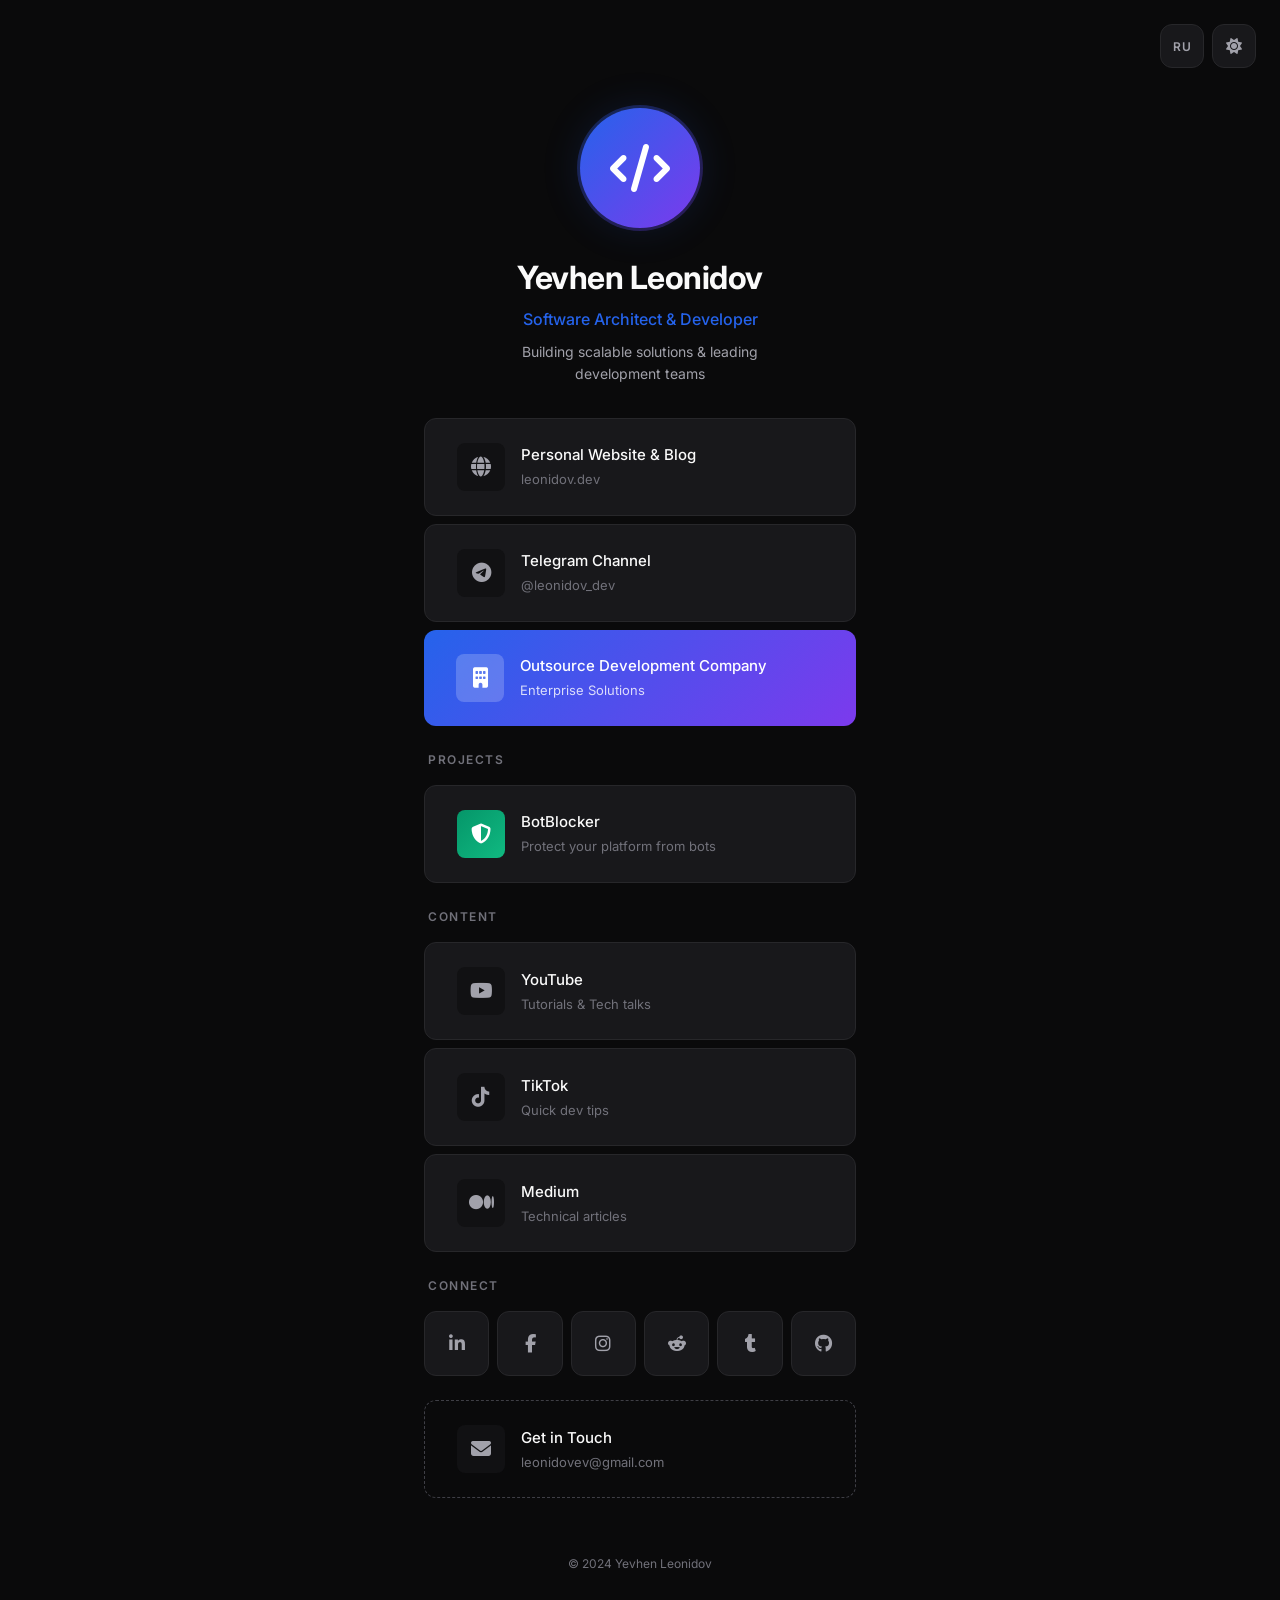
==== app/index.html @ e3dc5188 "INIT" ====
<!DOCTYPE html>
<html lang="en" data-theme="dark">
<head>
    <meta charset="UTF-8">
    <meta name="viewport" content="width=device-width, initial-scale=1.0">
    <title>Yevhen Leonidov | Software Architect</title>
    <meta name="description" content="Software Developer & Architect - Links to all my projects and social profiles">
    <link rel="stylesheet" href="https://cdnjs.cloudflare.com/ajax/libs/font-awesome/6.5.1/css/all.min.css">
    <link rel="preconnect" href="https://fonts.googleapis.com">
    <link rel="preconnect" href="https://fonts.gstatic.com" crossorigin>
    <link href="https://fonts.googleapis.com/css2?family=Inter:wght@300;400;500;600;700&display=swap" rel="stylesheet">
    <link rel="stylesheet" href="styles.css">
</head>
<body>
    <!-- Controls -->
    <div class="controls">
        <button class="control-btn" id="langToggle" aria-label="Switch language">
            <span class="lang-text">RU</span>
        </button>
        <button class="control-btn" id="themeToggle" aria-label="Toggle theme">
            <i class="fas fa-sun"></i>
        </button>
    </div>

    <main class="container">
        <!-- Profile Section -->
        <header class="profile">
            <div class="avatar">
                <div class="avatar-placeholder">
                    <i class="fas fa-code"></i>
                </div>
            </div>
            <h1 class="name" data-en="Yevhen Leonidov" data-ru="Евгений Леонидов">Yevhen Leonidov</h1>
            <p class="title" data-en="Software Architect & Developer" data-ru="Архитектор ПО и Разработчик">Software Architect & Developer</p>
            <p class="bio" data-en="Building scalable solutions & leading development teams" data-ru="Создаю масштабируемые решения и руковожу командами разработки">Building scalable solutions & leading development teams</p>
        </header>

        <!-- Main Links -->
        <section class="links-section">
            <a href="https://leonidov.dev" class="link-card" target="_blank" rel="noopener">
                <div class="link-icon"><i class="fas fa-globe"></i></div>
                <div class="link-content">
                    <span class="link-title" data-en="Personal Website & Blog" data-ru="Личный сайт и Блог">Personal Website & Blog</span>
                    <span class="link-subtitle">leonidov.dev</span>
                </div>
                <i class="fas fa-arrow-right link-arrow"></i>
            </a>

            <a href="https://t.me/leonidov_dev" class="link-card" target="_blank" rel="noopener">
                <div class="link-icon"><i class="fab fa-telegram"></i></div>
                <div class="link-content">
                    <span class="link-title" data-en="Telegram Channel" data-ru="Telegram Канал">Telegram Channel</span>
                    <span class="link-subtitle">@leonidov_dev</span>
                </div>
                <i class="fas fa-arrow-right link-arrow"></i>
            </a>

            <a href="https://your-company.dev" class="link-card featured" target="_blank" rel="noopener">
                <div class="link-icon"><i class="fas fa-building"></i></div>
                <div class="link-content">
                    <span class="link-title" data-en="Outsource Development Company" data-ru="Аутсорс Разработка">Outsource Development Company</span>
                    <span class="link-subtitle" data-en="Enterprise Solutions" data-ru="Корпоративные Решения">Enterprise Solutions</span>
                </div>
                <i class="fas fa-arrow-right link-arrow"></i>
            </a>
        </section>

        <!-- Projects Section -->
        <section class="links-section">
            <h2 class="section-title" data-en="Projects" data-ru="Проекты">Projects</h2>
            
            <a href="https://botblocker.dev" class="link-card project-card" target="_blank" rel="noopener">
                <div class="link-icon"><i class="fas fa-shield-halved"></i></div>
                <div class="link-content">
                    <span class="link-title">BotBlocker</span>
                    <span class="link-subtitle" data-en="Protect your platform from bots" data-ru="Защита платформы от ботов">Protect your platform from bots</span>
                </div>
                <i class="fas fa-arrow-right link-arrow"></i>
            </a>
        </section>

        <!-- Content Platforms -->
        <section class="links-section">
            <h2 class="section-title" data-en="Content" data-ru="Контент">Content</h2>
            
            <a href="https://youtube.com/@leonidov_dev" class="link-card" target="_blank" rel="noopener">
                <div class="link-icon youtube"><i class="fab fa-youtube"></i></div>
                <div class="link-content">
                    <span class="link-title">YouTube</span>
                    <span class="link-subtitle" data-en="Tutorials & Tech talks" data-ru="Туториалы и Доклады">Tutorials & Tech talks</span>
                </div>
                <i class="fas fa-arrow-right link-arrow"></i>
            </a>

            <a href="https://tiktok.com/@leonidov_dev" class="link-card" target="_blank" rel="noopener">
                <div class="link-icon tiktok"><i class="fab fa-tiktok"></i></div>
                <div class="link-content">
                    <span class="link-title">TikTok</span>
                    <span class="link-subtitle" data-en="Quick dev tips" data-ru="Быстрые советы">Quick dev tips</span>
                </div>
                <i class="fas fa-arrow-right link-arrow"></i>
            </a>

            <a href="https://medium.com/@leonidov_dev" class="link-card" target="_blank" rel="noopener">
                <div class="link-icon"><i class="fab fa-medium"></i></div>
                <div class="link-content">
                    <span class="link-title">Medium</span>
                    <span class="link-subtitle" data-en="Technical articles" data-ru="Технические статьи">Technical articles</span>
                </div>
                <i class="fas fa-arrow-right link-arrow"></i>
            </a>
        </section>

        <!-- Social Links -->
        <section class="links-section">
            <h2 class="section-title" data-en="Connect" data-ru="Связаться">Connect</h2>
            
            <div class="social-grid">
                <a href="https://linkedin.com/in/leonidov" class="social-btn" target="_blank" rel="noopener" aria-label="LinkedIn">
                    <i class="fab fa-linkedin-in"></i>
                </a>
                <a href="https://facebook.com/leonidov.dev" class="social-btn" target="_blank" rel="noopener" aria-label="Facebook">
                    <i class="fab fa-facebook-f"></i>
                </a>
                <a href="https://instagram.com/leonidov.dev" class="social-btn" target="_blank" rel="noopener" aria-label="Instagram">
                    <i class="fab fa-instagram"></i>
                </a>
                <a href="https://reddit.com/u/leonidov_dev" class="social-btn" target="_blank" rel="noopener" aria-label="Reddit">
                    <i class="fab fa-reddit-alien"></i>
                </a>
                <a href="https://tumblr.com/leonidov-dev" class="social-btn" target="_blank" rel="noopener" aria-label="Tumblr">
                    <i class="fab fa-tumblr"></i>
                </a>
                <a href="https://github.com/leonidov" class="social-btn" target="_blank" rel="noopener" aria-label="GitHub">
                    <i class="fab fa-github"></i>
                </a>
            </div>
        </section>

        <!-- Contact -->
        <section class="links-section">
            <a href="mailto:leonidovev@gmail.com" class="link-card email-card">
                <div class="link-icon"><i class="fas fa-envelope"></i></div>
                <div class="link-content">
                    <span class="link-title" data-en="Get in Touch" data-ru="Написать мне">Get in Touch</span>
                    <span class="link-subtitle">leonidovev@gmail.com</span>
                </div>
                <i class="fas fa-arrow-right link-arrow"></i>
            </a>
        </section>

        <!-- Footer -->
        <footer class="footer">
            <p>&copy; 2024 Yevhen Leonidov</p>
        </footer>
    </main>

    <script src="script.js"></script>
</body>
</html>
---- app/styles.css ----
/* ==========================================
   CSS Variables & Themes
   ========================================== */
:root {
    --font-family: 'Inter', -apple-system, BlinkMacSystemFont, 'Segoe UI', Roboto, sans-serif;
    
    /* Spacing */
    --spacing-xs: 0.25rem;
    --spacing-sm: 0.5rem;
    --spacing-md: 1rem;
    --spacing-lg: 1.5rem;
    --spacing-xl: 2rem;
    --spacing-2xl: 3rem;
    
    /* Border Radius */
    --radius-sm: 8px;
    --radius-md: 12px;
    --radius-lg: 16px;
    --radius-full: 50%;
    
    /* Transitions */
    --transition-fast: 0.15s ease;
    --transition-normal: 0.3s ease;
    --transition-slow: 0.5s ease;
}

/* Dark Theme (Default) */
[data-theme="dark"] {
    --bg-primary: #0a0a0b;
    --bg-secondary: #111113;
    --bg-card: #18181b;
    --bg-card-hover: #1f1f23;
    --bg-accent: #2563eb;
    --bg-accent-hover: #3b82f6;
    
    --text-primary: #fafafa;
    --text-secondary: #a1a1aa;
    --text-muted: #71717a;
    
    --border-color: #27272a;
    --border-accent: #3f3f46;
    
    --shadow-sm: 0 1px 2px rgba(0, 0, 0, 0.4);
    --shadow-md: 0 4px 12px rgba(0, 0, 0, 0.5);
    --shadow-lg: 0 8px 24px rgba(0, 0, 0, 0.6);
    --shadow-glow: 0 0 40px rgba(37, 99, 235, 0.15);
}

/* Light Theme */
[data-theme="light"] {
    --bg-primary: #fafafa;
    --bg-secondary: #f4f4f5;
    --bg-card: #ffffff;
    --bg-card-hover: #f4f4f5;
    --bg-accent: #2563eb;
    --bg-accent-hover: #1d4ed8;
    
    --text-primary: #18181b;
    --text-secondary: #52525b;
    --text-muted: #a1a1aa;
    
    --border-color: #e4e4e7;
    --border-accent: #d4d4d8;
    
    --shadow-sm: 0 1px 2px rgba(0, 0, 0, 0.05);
    --shadow-md: 0 4px 12px rgba(0, 0, 0, 0.08);
    --shadow-lg: 0 8px 24px rgba(0, 0, 0, 0.12);
    --shadow-glow: 0 0 40px rgba(37, 99, 235, 0.08);
}

/* ==========================================
   Reset & Base
   ========================================== */
*, *::before, *::after {
    margin: 0;
    padding: 0;
    box-sizing: border-box;
}

html {
    font-size: 16px;
    scroll-behavior: smooth;
}

body {
    font-family: var(--font-family);
    background-color: var(--bg-primary);
    color: var(--text-primary);
    line-height: 1.6;
    min-height: 100vh;
    transition: background-color var(--transition-normal), color var(--transition-normal);
}

a {
    text-decoration: none;
    color: inherit;
}

button {
    border: none;
    background: none;
    cursor: pointer;
    font-family: inherit;
}

/* ==========================================
   Controls (Theme & Language Toggle)
   ========================================== */
.controls {
    position: fixed;
    top: var(--spacing-lg);
    right: var(--spacing-lg);
    display: flex;
    gap: var(--spacing-sm);
    z-index: 100;
}

.control-btn {
    width: 44px;
    height: 44px;
    display: flex;
    align-items: center;
    justify-content: center;
    background: var(--bg-card);
    border: 1px solid var(--border-color);
    border-radius: var(--radius-md);
    color: var(--text-secondary);
    font-size: 0.875rem;
    font-weight: 500;
    transition: all var(--transition-fast);
    backdrop-filter: blur(8px);
}

.control-btn:hover {
    background: var(--bg-card-hover);
    color: var(--text-primary);
    transform: translateY(-2px);
    box-shadow: var(--shadow-md);
}

.control-btn i {
    font-size: 1rem;
}

.lang-text {
    font-size: 0.75rem;
    font-weight: 600;
    letter-spacing: 0.5px;
}

/* ==========================================
   Container
   ========================================== */
.container {
    width: 100%;
    max-width: 480px;
    margin: 0 auto;
    padding: var(--spacing-xl) var(--spacing-md);
    padding-top: calc(var(--spacing-2xl) + 44px);
}

/* ==========================================
   Profile Section
   ========================================== */
.profile {
    text-align: center;
    margin-bottom: var(--spacing-xl);
}

.avatar {
    margin-bottom: var(--spacing-lg);
}

.avatar-placeholder {
    width: 100px;
    height: 100px;
    margin: 0 auto;
    display: flex;
    align-items: center;
    justify-content: center;
    background: linear-gradient(135deg, var(--bg-accent), #7c3aed);
    border-radius: var(--radius-full);
    box-shadow: var(--shadow-glow);
    position: relative;
}

.avatar-placeholder::before {
    content: '';
    position: absolute;
    inset: -3px;
    border-radius: var(--radius-full);
    background: linear-gradient(135deg, var(--bg-accent), #7c3aed);
    opacity: 0.3;
    z-index: -1;
    animation: pulse 3s ease-in-out infinite;
}

@keyframes pulse {
    0%, 100% { transform: scale(1); opacity: 0.3; }
    50% { transform: scale(1.05); opacity: 0.5; }
}

.avatar-placeholder i {
    font-size: 2.5rem;
    color: #fff;
}

.name {
    font-size: 1.75rem;
    font-weight: 700;
    color: var(--text-primary);
    margin-bottom: var(--spacing-xs);
    letter-spacing: -0.5px;
}

.title {
    font-size: 1rem;
    font-weight: 500;
    color: var(--bg-accent);
    margin-bottom: var(--spacing-sm);
}

.bio {
    font-size: 0.875rem;
    color: var(--text-secondary);
    max-width: 300px;
    margin: 0 auto;
}

/* ==========================================
   Links Section
   ========================================== */
.links-section {
    margin-bottom: var(--spacing-lg);
}

.section-title {
    font-size: 0.75rem;
    font-weight: 600;
    color: var(--text-muted);
    text-transform: uppercase;
    letter-spacing: 1.5px;
    margin-bottom: var(--spacing-md);
    padding-left: var(--spacing-xs);
}

/* ==========================================
   Link Cards
   ========================================== */
.link-card {
    display: flex;
    align-items: center;
    gap: var(--spacing-md);
    padding: var(--spacing-md) var(--spacing-lg);
    background: var(--bg-card);
    border: 1px solid var(--border-color);
    border-radius: var(--radius-md);
    margin-bottom: var(--spacing-sm);
    transition: all var(--transition-fast);
    position: relative;
    overflow: hidden;
}

.link-card::before {
    content: '';
    position: absolute;
    left: 0;
    top: 0;
    bottom: 0;
    width: 3px;
    background: var(--bg-accent);
    transform: scaleY(0);
    transition: transform var(--transition-fast);
}

.link-card:hover {
    background: var(--bg-card-hover);
    transform: translateX(4px);
    box-shadow: var(--shadow-md);
}

.link-card:hover::before {
    transform: scaleY(1);
}

.link-card:active {
    transform: translateX(2px);
}

.link-icon {
    width: 42px;
    height: 42px;
    display: flex;
    align-items: center;
    justify-content: center;
    background: var(--bg-secondary);
    border-radius: var(--radius-sm);
    color: var(--text-secondary);
    font-size: 1.125rem;
    flex-shrink: 0;
    transition: all var(--transition-fast);
}

.link-card:hover .link-icon {
    background: var(--bg-accent);
    color: #fff;
}

.link-content {
    flex: 1;
    min-width: 0;
}

.link-title {
    display: block;
    font-size: 0.9375rem;
    font-weight: 500;
    color: var(--text-primary);
    margin-bottom: 2px;
}

.link-subtitle {
    display: block;
    font-size: 0.8125rem;
    color: var(--text-muted);
}

.link-arrow {
    color: var(--text-muted);
    font-size: 0.875rem;
    transition: all var(--transition-fast);
    opacity: 0;
    transform: translateX(-8px);
}

.link-card:hover .link-arrow {
    opacity: 1;
    transform: translateX(0);
    color: var(--bg-accent);
}

/* Featured Card */
.link-card.featured {
    background: linear-gradient(135deg, var(--bg-accent), #7c3aed);
    border: none;
}

.link-card.featured .link-icon {
    background: rgba(255, 255, 255, 0.2);
    color: #fff;
}

.link-card.featured .link-title,
.link-card.featured .link-subtitle {
    color: #fff;
}

.link-card.featured .link-subtitle {
    opacity: 0.8;
}

.link-card.featured:hover {
    transform: translateX(4px) scale(1.01);
    box-shadow: 0 8px 32px rgba(37, 99, 235, 0.3);
}

.link-card.featured::before {
    display: none;
}

.link-card.featured .link-arrow {
    color: #fff;
}

/* Project Card */
.link-card.project-card .link-icon {
    background: linear-gradient(135deg, #059669, #10b981);
    color: #fff;
}

.link-card.project-card:hover .link-icon {
    background: linear-gradient(135deg, #047857, #059669);
}

/* Platform Icons Colors on Hover */
.link-icon.youtube { color: var(--text-secondary); }
.link-card:hover .link-icon.youtube { background: #ff0000; color: #fff; }

.link-icon.tiktok { color: var(--text-secondary); }
.link-card:hover .link-icon.tiktok { background: #000; color: #fff; }

/* Email Card */
.email-card {
    border: 1px dashed var(--border-accent);
    background: transparent;
}

.email-card:hover {
    background: var(--bg-card);
    border-style: solid;
}

/* ==========================================
   Social Grid
   ========================================== */
.social-grid {
    display: grid;
    grid-template-columns: repeat(6, 1fr);
    gap: var(--spacing-sm);
}

.social-btn {
    aspect-ratio: 1;
    display: flex;
    align-items: center;
    justify-content: center;
    background: var(--bg-card);
    border: 1px solid var(--border-color);
    border-radius: var(--radius-md);
    color: var(--text-secondary);
    font-size: 1.125rem;
    transition: all var(--transition-fast);
}

.social-btn:hover {
    transform: translateY(-3px);
    box-shadow: var(--shadow-md);
}

/* Social Button Colors */
.social-btn:nth-child(1):hover { background: #0077b5; color: #fff; border-color: #0077b5; } /* LinkedIn */
.social-btn:nth-child(2):hover { background: #1877f2; color: #fff; border-color: #1877f2; } /* Facebook */
.social-btn:nth-child(3):hover { background: linear-gradient(45deg, #f09433, #e6683c, #dc2743, #cc2366, #bc1888); color: #fff; border-color: #dc2743; } /* Instagram */
.social-btn:nth-child(4):hover { background: #ff4500; color: #fff; border-color: #ff4500; } /* Reddit */
.social-btn:nth-child(5):hover { background: #35465c; color: #fff; border-color: #35465c; } /* Tumblr */
.social-btn:nth-child(6):hover { background: #333; color: #fff; border-color: #333; } /* GitHub */

/* ==========================================
   Footer
   ========================================== */
.footer {
    text-align: center;
    padding: var(--spacing-xl) 0;
    margin-top: var(--spacing-lg);
}

.footer p {
    font-size: 0.75rem;
    color: var(--text-muted);
}

/* ==========================================
   Animations
   ========================================== */
@keyframes fadeInUp {
    from {
        opacity: 0;
        transform: translateY(20px);
    }
    to {
        opacity: 1;
        transform: translateY(0);
    }
}

.profile {
    animation: fadeInUp 0.6s ease forwards;
}

.links-section:nth-child(2) { animation: fadeInUp 0.6s ease 0.1s forwards; opacity: 0; }
.links-section:nth-child(3) { animation: fadeInUp 0.6s ease 0.2s forwards; opacity: 0; }
.links-section:nth-child(4) { animation: fadeInUp 0.6s ease 0.3s forwards; opacity: 0; }
.links-section:nth-child(5) { animation: fadeInUp 0.6s ease 0.4s forwards; opacity: 0; }
.links-section:nth-child(6) { animation: fadeInUp 0.6s ease 0.5s forwards; opacity: 0; }

/* ==========================================
   Responsive Adjustments
   ========================================== */
@media (max-width: 380px) {
    .social-grid {
        grid-template-columns: repeat(3, 1fr);
    }
    
    .name {
        font-size: 1.5rem;
    }
}

@media (min-width: 481px) {
    .container {
        padding: var(--spacing-2xl) var(--spacing-lg);
        padding-top: calc(var(--spacing-2xl) + 60px);
    }
    
    .link-card {
        padding: var(--spacing-lg) var(--spacing-xl);
    }
    
    .link-icon {
        width: 48px;
        height: 48px;
        font-size: 1.25rem;
    }
    
    .avatar-placeholder {
        width: 120px;
        height: 120px;
    }
    
    .avatar-placeholder i {
        font-size: 3rem;
    }
    
    .name {
        font-size: 2rem;
    }
}

/* ==========================================
   Reduced Motion
   ========================================== */
@media (prefers-reduced-motion: reduce) {
    *, *::before, *::after {
        animation-duration: 0.01ms !important;
        animation-iteration-count: 1 !important;
        transition-duration: 0.01ms !important;
    }
}

/* ==========================================
   Selection
   ========================================== */
::selection {
    background: var(--bg-accent);
    color: #fff;
}

/* ==========================================
   Scrollbar (Webkit)
   ========================================== */
::-webkit-scrollbar {
    width: 8px;
}

::-webkit-scrollbar-track {
    background: var(--bg-primary);
}

::-webkit-scrollbar-thumb {
    background: var(--border-accent);
    border-radius: 4px;
}

::-webkit-scrollbar-thumb:hover {
    background: var(--text-muted);
}
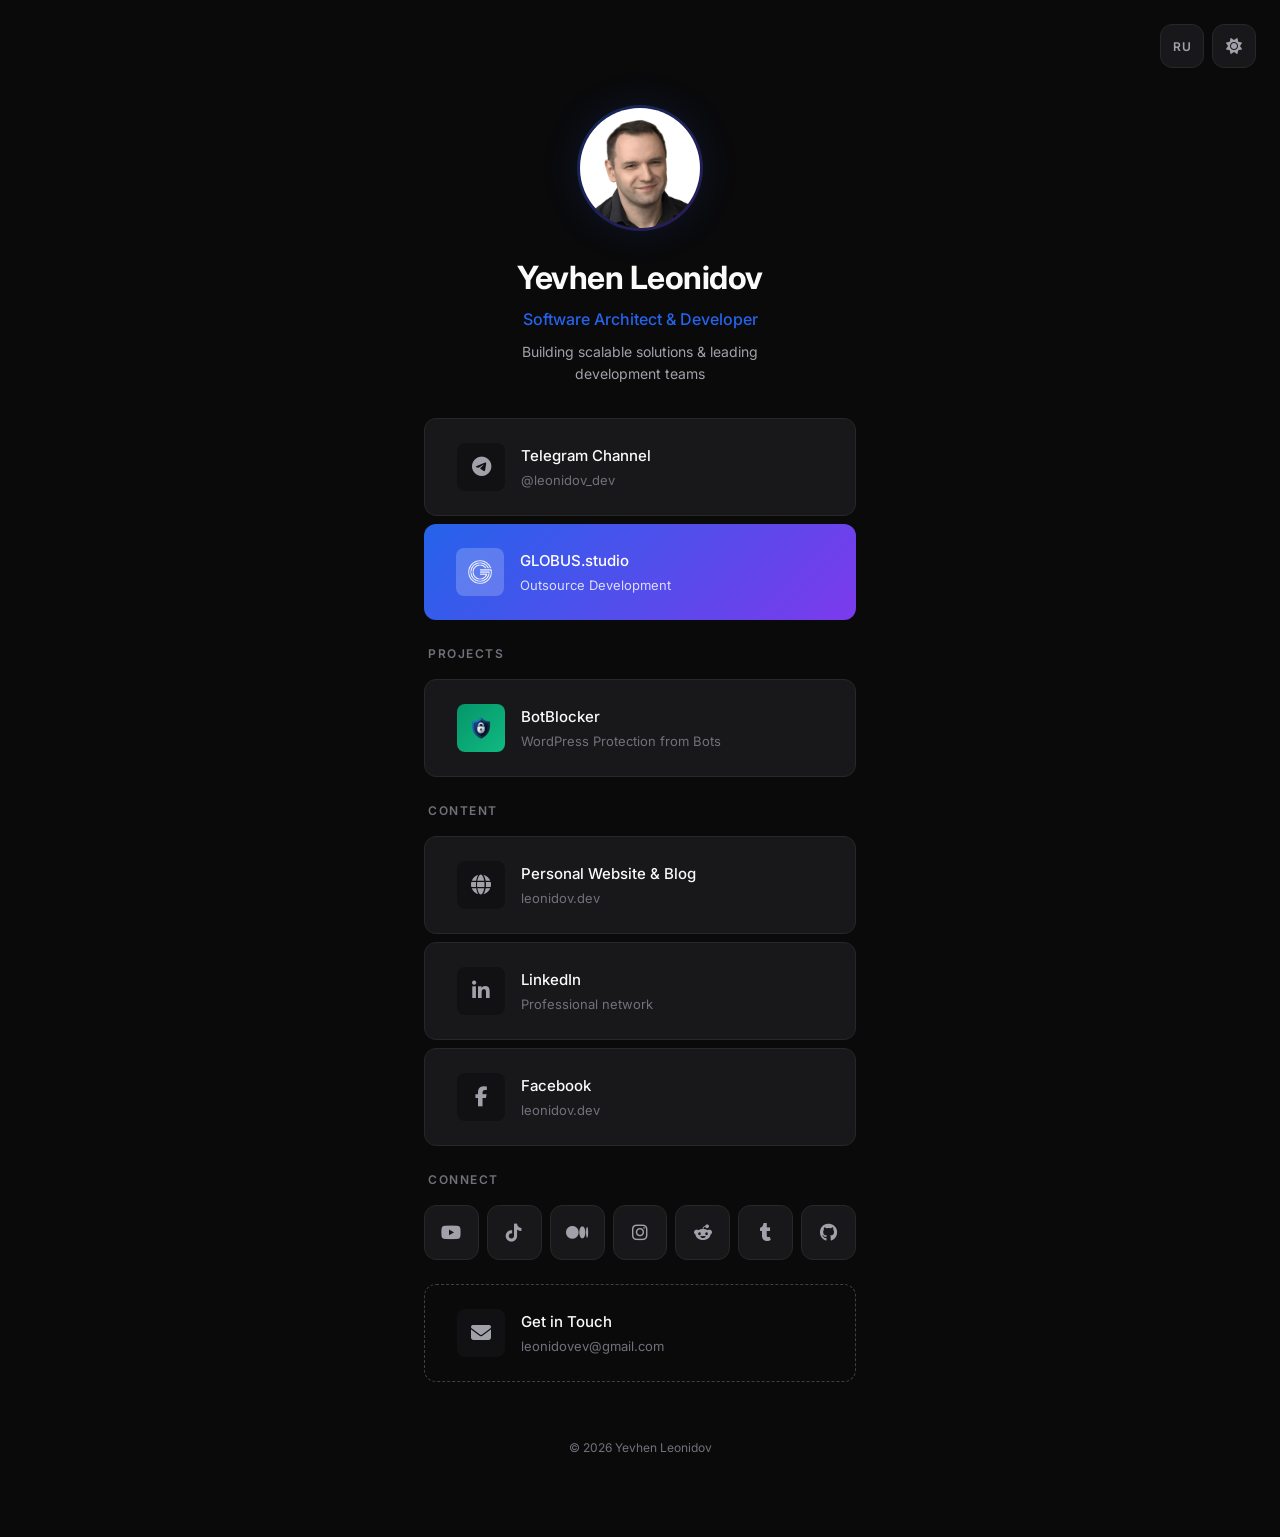
==== commit 2d460e2a: "INIT" ====
--- a/app/index.html
+++ b/app/index.html
@@ -5,7 +5,32 @@
     <meta name="viewport" content="width=device-width, initial-scale=1.0">
     <title>Yevhen Leonidov | Software Architect</title>
     <meta name="description" content="Software Developer & Architect - Links to all my projects and social profiles">
-    <link rel="stylesheet" href="https://cdnjs.cloudflare.com/ajax/libs/font-awesome/6.5.1/css/all.min.css">
+
+    <!-- Open Graph -->
+    <meta property="og:title" content="Yevhen Leonidov | Software Architect">
+    <meta property="og:description" content="Software Developer & Architect - Links to all my projects and social profiles">
+    <meta property="og:image" content="https://leonidov.dev/assets/OG.jpg">
+    <meta property="og:url" content="https://leonidov.dev">
+    <meta property="og:type" content="website">
+    <meta property="og:locale" content="en_US">
+    <meta property="og:locale:alternate" content="ru_RU">
+
+    <!-- Twitter Card -->
+    <meta name="twitter:card" content="summary_large_image">
+    <meta name="twitter:title" content="Yevhen Leonidov | Software Architect">
+    <meta name="twitter:description" content="Software Developer & Architect - Links to all my projects and social profiles">
+    <meta name="twitter:image" content="https://leonidov.dev/assets/OG.jpg">
+
+    <!-- Theme Color -->
+    <meta name="theme-color" content="#0a0a0b" media="(prefers-color-scheme: dark)">
+    <meta name="theme-color" content="#fafafa" media="(prefers-color-scheme: light)">
+    <meta name="color-scheme" content="dark light">
+
+    <!-- Favicon -->
+    <link rel="icon" type="image/jpeg" href="assets/photo.jpg">
+    <link rel="apple-touch-icon" href="assets/photo.jpg">
+
+    <link rel="stylesheet" href="https://cdnjs.cloudflare.com/ajax/libs/font-awesome/6.5.1/css/all.min.css" integrity="sha512-DTOQO9RWCH3ppGqcWaEA1BIZOC6xxalwEsw9c2QQeAIftl+Vegovlnee1c9QX4TctnWMn13TZye+giMm8e2LwA==" crossorigin="anonymous" referrerpolicy="no-referrer">
     <link rel="preconnect" href="https://fonts.googleapis.com">
     <link rel="preconnect" href="https://fonts.gstatic.com" crossorigin>
     <link href="https://fonts.googleapis.com/css2?family=Inter:wght@300;400;500;600;700&display=swap" rel="stylesheet">
@@ -14,10 +39,10 @@
 <body>
     <!-- Controls -->
     <div class="controls">
-        <button class="control-btn" id="langToggle" aria-label="Switch language">
+        <button class="control-btn" id="langToggle" aria-label="Switch language" data-aria-en="Switch language" data-aria-ru="Сменить язык">
             <span class="lang-text">RU</span>
         </button>
-        <button class="control-btn" id="themeToggle" aria-label="Toggle theme">
+        <button class="control-btn" id="themeToggle" aria-label="Toggle theme" data-aria-en="Toggle theme" data-aria-ru="Сменить тему">
             <i class="fas fa-sun"></i>
         </button>
     </div>
@@ -26,9 +51,7 @@
         <!-- Profile Section -->
         <header class="profile">
             <div class="avatar">
-                <div class="avatar-placeholder">
-                    <i class="fas fa-code"></i>
-                </div>
+                <img src="assets/photo.jpg" alt="Yevhen Leonidov" class="avatar-img" width="120" height="120" loading="eager">
             </div>
             <h1 class="name" data-en="Yevhen Leonidov" data-ru="Евгений Леонидов">Yevhen Leonidov</h1>
             <p class="title" data-en="Software Architect & Developer" data-ru="Архитектор ПО и Разработчик">Software Architect & Developer</p>
@@ -37,7 +60,44 @@
 
         <!-- Main Links -->
         <section class="links-section">
-            <a href="https://leonidov.dev" class="link-card" target="_blank" rel="noopener">
+            <a href="https://t.me/leonidov_dev" class="link-card" target="_blank" rel="noopener noreferrer">
+                <div class="link-icon"><i class="fab fa-telegram"></i></div>
+                <div class="link-content">
+                    <span class="link-title" data-en="Telegram Channel" data-ru="Telegram Канал">Telegram Channel</span>
+                    <span class="link-subtitle">@leonidov_dev</span>
+                </div>
+                <i class="fas fa-arrow-right link-arrow"></i>
+            </a>
+
+            <a href="https://globus.studio" class="link-card featured" target="_blank" rel="noopener noreferrer">
+                <div class="link-icon"><img src="assets/GLOBUS_WHITE.png" alt="GLOBUS.studio" class="link-logo"></div>
+                <div class="link-content">
+                    <span class="link-title">GLOBUS.studio</span>
+                    <span class="link-subtitle" data-en="Outsource Development" data-ru="Аутсорс Разработка">Outsource Development</span>
+                </div>
+                <i class="fas fa-arrow-right link-arrow"></i>
+            </a>
+        </section>
+
+        <!-- Projects Section -->
+        <section class="links-section">
+            <h2 class="section-title" data-en="Projects" data-ru="Проекты">Projects</h2>
+
+            <a href="https://botblocker.top" class="link-card project-card" target="_blank" rel="noopener noreferrer">
+                <div class="link-icon"><img src="assets/bb_mini.png" alt="BotBlocker" class="link-logo"></div>
+                <div class="link-content">
+                    <span class="link-title">BotBlocker</span>
+                    <span class="link-subtitle" data-en="WordPress Protection from Bots" data-ru="Защита WordPress от ботов">WordPress Protection from Bots</span>
+                </div>
+                <i class="fas fa-arrow-right link-arrow"></i>
+            </a>
+        </section>
+
+        <!-- Content & Platforms -->
+        <section class="links-section">
+            <h2 class="section-title" data-en="Content" data-ru="Контент">Content</h2>
+
+            <a href="https://leonidov.dev" class="link-card" target="_blank" rel="noopener noreferrer">
                 <div class="link-icon"><i class="fas fa-globe"></i></div>
                 <div class="link-content">
                     <span class="link-title" data-en="Personal Website & Blog" data-ru="Личный сайт и Блог">Personal Website & Blog</span>
@@ -46,66 +106,20 @@
                 <i class="fas fa-arrow-right link-arrow"></i>
             </a>
 
-            <a href="https://t.me/leonidov_dev" class="link-card" target="_blank" rel="noopener">
-                <div class="link-icon"><i class="fab fa-telegram"></i></div>
+            <a href="https://linkedin.com/in/leonidov" class="link-card" target="_blank" rel="noopener noreferrer">
+                <div class="link-icon"><i class="fab fa-linkedin-in"></i></div>
                 <div class="link-content">
-                    <span class="link-title" data-en="Telegram Channel" data-ru="Telegram Канал">Telegram Channel</span>
-                    <span class="link-subtitle">@leonidov_dev</span>
+                    <span class="link-title">LinkedIn</span>
+                    <span class="link-subtitle" data-en="Professional network" data-ru="Профессиональная сеть">Professional network</span>
                 </div>
                 <i class="fas fa-arrow-right link-arrow"></i>
             </a>
 
-            <a href="https://your-company.dev" class="link-card featured" target="_blank" rel="noopener">
-                <div class="link-icon"><i class="fas fa-building"></i></div>
+            <a href="https://facebook.com/leonidov.dev" class="link-card" target="_blank" rel="noopener noreferrer">
+                <div class="link-icon"><i class="fab fa-facebook-f"></i></div>
                 <div class="link-content">
-                    <span class="link-title" data-en="Outsource Development Company" data-ru="Аутсорс Разработка">Outsource Development Company</span>
-                    <span class="link-subtitle" data-en="Enterprise Solutions" data-ru="Корпоративные Решения">Enterprise Solutions</span>
-                </div>
-                <i class="fas fa-arrow-right link-arrow"></i>
-            </a>
-        </section>
-
-        <!-- Projects Section -->
-        <section class="links-section">
-            <h2 class="section-title" data-en="Projects" data-ru="Проекты">Projects</h2>
-            
-            <a href="https://botblocker.dev" class="link-card project-card" target="_blank" rel="noopener">
-                <div class="link-icon"><i class="fas fa-shield-halved"></i></div>
-                <div class="link-content">
-                    <span class="link-title">BotBlocker</span>
-                    <span class="link-subtitle" data-en="Protect your platform from bots" data-ru="Защита платформы от ботов">Protect your platform from bots</span>
-                </div>
-                <i class="fas fa-arrow-right link-arrow"></i>
-            </a>
-        </section>
-
-        <!-- Content Platforms -->
-        <section class="links-section">
-            <h2 class="section-title" data-en="Content" data-ru="Контент">Content</h2>
-            
-            <a href="https://youtube.com/@leonidov_dev" class="link-card" target="_blank" rel="noopener">
-                <div class="link-icon youtube"><i class="fab fa-youtube"></i></div>
-                <div class="link-content">
-                    <span class="link-title">YouTube</span>
-                    <span class="link-subtitle" data-en="Tutorials & Tech talks" data-ru="Туториалы и Доклады">Tutorials & Tech talks</span>
-                </div>
-                <i class="fas fa-arrow-right link-arrow"></i>
-            </a>
-
-            <a href="https://tiktok.com/@leonidov_dev" class="link-card" target="_blank" rel="noopener">
-                <div class="link-icon tiktok"><i class="fab fa-tiktok"></i></div>
-                <div class="link-content">
-                    <span class="link-title">TikTok</span>
-                    <span class="link-subtitle" data-en="Quick dev tips" data-ru="Быстрые советы">Quick dev tips</span>
-                </div>
-                <i class="fas fa-arrow-right link-arrow"></i>
-            </a>
-
-            <a href="https://medium.com/@leonidov_dev" class="link-card" target="_blank" rel="noopener">
-                <div class="link-icon"><i class="fab fa-medium"></i></div>
-                <div class="link-content">
-                    <span class="link-title">Medium</span>
-                    <span class="link-subtitle" data-en="Technical articles" data-ru="Технические статьи">Technical articles</span>
+                    <span class="link-title">Facebook</span>
+                    <span class="link-subtitle">leonidov.dev</span>
                 </div>
                 <i class="fas fa-arrow-right link-arrow"></i>
             </a>
@@ -116,22 +130,25 @@
             <h2 class="section-title" data-en="Connect" data-ru="Связаться">Connect</h2>
             
             <div class="social-grid">
-                <a href="https://linkedin.com/in/leonidov" class="social-btn" target="_blank" rel="noopener" aria-label="LinkedIn">
-                    <i class="fab fa-linkedin-in"></i>
+                <a href="https://youtube.com/@leonidov_dev" class="social-btn" target="_blank" rel="noopener noreferrer" aria-label="YouTube">
+                    <i class="fab fa-youtube"></i>
                 </a>
-                <a href="https://facebook.com/leonidov.dev" class="social-btn" target="_blank" rel="noopener" aria-label="Facebook">
-                    <i class="fab fa-facebook-f"></i>
+                <a href="https://tiktok.com/@leonidov_dev" class="social-btn" target="_blank" rel="noopener noreferrer" aria-label="TikTok">
+                    <i class="fab fa-tiktok"></i>
                 </a>
-                <a href="https://instagram.com/leonidov.dev" class="social-btn" target="_blank" rel="noopener" aria-label="Instagram">
+                <a href="https://medium.com/@leonidov_dev" class="social-btn" target="_blank" rel="noopener noreferrer" aria-label="Medium">
+                    <i class="fab fa-medium"></i>
+                </a>
+                <a href="https://instagram.com/leonidov.dev" class="social-btn" target="_blank" rel="noopener noreferrer" aria-label="Instagram">
                     <i class="fab fa-instagram"></i>
                 </a>
-                <a href="https://reddit.com/u/leonidov_dev" class="social-btn" target="_blank" rel="noopener" aria-label="Reddit">
+                <a href="https://reddit.com/u/leonidov_dev" class="social-btn" target="_blank" rel="noopener noreferrer" aria-label="Reddit">
                     <i class="fab fa-reddit-alien"></i>
                 </a>
-                <a href="https://tumblr.com/leonidov-dev" class="social-btn" target="_blank" rel="noopener" aria-label="Tumblr">
+                <a href="https://tumblr.com/leonidov-dev" class="social-btn" target="_blank" rel="noopener noreferrer" aria-label="Tumblr">
                     <i class="fab fa-tumblr"></i>
                 </a>
-                <a href="https://github.com/leonidov" class="social-btn" target="_blank" rel="noopener" aria-label="GitHub">
+                <a href="https://github.com/leonidov" class="social-btn" target="_blank" rel="noopener noreferrer" aria-label="GitHub">
                     <i class="fab fa-github"></i>
                 </a>
             </div>
@@ -139,21 +156,25 @@
 
         <!-- Contact -->
         <section class="links-section">
-            <a href="mailto:leonidovev@gmail.com" class="link-card email-card">
+            <a href="mailto:leonidovev@gmail.com" class="link-card email-card" id="emailCard" data-email="leonidovev@gmail.com">
                 <div class="link-icon"><i class="fas fa-envelope"></i></div>
                 <div class="link-content">
                     <span class="link-title" data-en="Get in Touch" data-ru="Написать мне">Get in Touch</span>
                     <span class="link-subtitle">leonidovev@gmail.com</span>
                 </div>
+                <span class="copy-hint" data-en="Click to copy" data-ru="Нажмите, чтобы скопировать">Click to copy</span>
                 <i class="fas fa-arrow-right link-arrow"></i>
             </a>
         </section>
 
         <!-- Footer -->
         <footer class="footer">
-            <p>&copy; 2024 Yevhen Leonidov</p>
+            <p>&copy; 2026 Yevhen Leonidov</p>
         </footer>
     </main>
+
+    <!-- Toast notifications -->
+    <div class="toast-container" id="toastContainer"></div>
 
     <script src="script.js"></script>
 </body>
--- a/app/styles.css
+++ b/app/styles.css
@@ -80,6 +80,7 @@
 html {
     font-size: 16px;
     scroll-behavior: smooth;
+    color-scheme: dark light;
 }
 
 body {
@@ -168,41 +169,38 @@
 }
 
 .avatar {
-    margin-bottom: var(--spacing-lg);
-}
-
-.avatar-placeholder {
+    position: relative;
     width: 100px;
     height: 100px;
     margin: 0 auto;
-    display: flex;
-    align-items: center;
-    justify-content: center;
-    background: linear-gradient(135deg, var(--bg-accent), #7c3aed);
-    border-radius: var(--radius-full);
-    box-shadow: var(--shadow-glow);
-    position: relative;
-}
-
-.avatar-placeholder::before {
+    margin-bottom: var(--spacing-lg);
+}
+
+.avatar::before {
     content: '';
     position: absolute;
     inset: -3px;
     border-radius: var(--radius-full);
     background: linear-gradient(135deg, var(--bg-accent), #7c3aed);
     opacity: 0.3;
-    z-index: -1;
+    z-index: 0;
     animation: pulse 3s ease-in-out infinite;
+}
+
+.avatar-img {
+    width: 100%;
+    height: 100%;
+    object-fit: cover;
+    border-radius: var(--radius-full);
+    box-shadow: var(--shadow-glow);
+    position: relative;
+    z-index: 1;
+    background-color: var(--bg-secondary);
 }
 
 @keyframes pulse {
     0%, 100% { transform: scale(1); opacity: 0.3; }
     50% { transform: scale(1.05); opacity: 0.5; }
-}
-
-.avatar-placeholder i {
-    font-size: 2.5rem;
-    color: #fff;
 }
 
 .name {
@@ -259,6 +257,7 @@
     transition: all var(--transition-fast);
     position: relative;
     overflow: hidden;
+    will-change: transform;
 }
 
 .link-card::before {
@@ -306,6 +305,12 @@
     color: #fff;
 }
 
+.link-logo {
+    width: 24px;
+    height: 24px;
+    object-fit: contain;
+}
+
 .link-content {
     flex: 1;
     min-width: 0;
@@ -405,7 +410,7 @@
    ========================================== */
 .social-grid {
     display: grid;
-    grid-template-columns: repeat(6, 1fr);
+    grid-template-columns: repeat(7, 1fr);
     gap: var(--spacing-sm);
 }
 
@@ -427,13 +432,19 @@
     box-shadow: var(--shadow-md);
 }
 
+.social-btn:focus-visible {
+    outline: 2px solid var(--bg-accent);
+    outline-offset: 2px;
+}
+
 /* Social Button Colors */
-.social-btn:nth-child(1):hover { background: #0077b5; color: #fff; border-color: #0077b5; } /* LinkedIn */
-.social-btn:nth-child(2):hover { background: #1877f2; color: #fff; border-color: #1877f2; } /* Facebook */
-.social-btn:nth-child(3):hover { background: linear-gradient(45deg, #f09433, #e6683c, #dc2743, #cc2366, #bc1888); color: #fff; border-color: #dc2743; } /* Instagram */
-.social-btn:nth-child(4):hover { background: #ff4500; color: #fff; border-color: #ff4500; } /* Reddit */
-.social-btn:nth-child(5):hover { background: #35465c; color: #fff; border-color: #35465c; } /* Tumblr */
-.social-btn:nth-child(6):hover { background: #333; color: #fff; border-color: #333; } /* GitHub */
+.social-btn:nth-child(1):hover { background: #ff0000; color: #fff; border-color: #ff0000; } /* YouTube */
+.social-btn:nth-child(2):hover { background: #000; color: #fff; border-color: #000; } /* TikTok */
+.social-btn:nth-child(3):hover { background: #000; color: #fff; border-color: #000; } /* Medium */
+.social-btn:nth-child(4):hover { background: linear-gradient(45deg, #f09433, #e6683c, #dc2743, #cc2366, #bc1888); color: #fff; border-color: #dc2743; } /* Instagram */
+.social-btn:nth-child(5):hover { background: #ff4500; color: #fff; border-color: #ff4500; } /* Reddit */
+.social-btn:nth-child(6):hover { background: #35465c; color: #fff; border-color: #35465c; } /* Tumblr */
+.social-btn:nth-child(7):hover { background: #333; color: #fff; border-color: #333; } /* GitHub */
 
 /* ==========================================
    Footer
@@ -467,18 +478,24 @@
     animation: fadeInUp 0.6s ease forwards;
 }
 
-.links-section:nth-child(2) { animation: fadeInUp 0.6s ease 0.1s forwards; opacity: 0; }
-.links-section:nth-child(3) { animation: fadeInUp 0.6s ease 0.2s forwards; opacity: 0; }
-.links-section:nth-child(4) { animation: fadeInUp 0.6s ease 0.3s forwards; opacity: 0; }
-.links-section:nth-child(5) { animation: fadeInUp 0.6s ease 0.4s forwards; opacity: 0; }
-.links-section:nth-child(6) { animation: fadeInUp 0.6s ease 0.5s forwards; opacity: 0; }
+.links-section {
+    animation: fadeInUp 0.6s ease forwards;
+    opacity: 0;
+}
+
+.links-section:nth-child(2) { animation-delay: 0.1s; }
+.links-section:nth-child(3) { animation-delay: 0.2s; }
+.links-section:nth-child(4) { animation-delay: 0.3s; }
+.links-section:nth-child(5) { animation-delay: 0.4s; }
+.links-section:nth-child(6) { animation-delay: 0.5s; }
+.links-section:nth-child(7) { animation-delay: 0.6s; }
 
 /* ==========================================
    Responsive Adjustments
    ========================================== */
 @media (max-width: 380px) {
     .social-grid {
-        grid-template-columns: repeat(3, 1fr);
+        grid-template-columns: repeat(4, 1fr);
     }
     
     .name {
@@ -502,13 +519,9 @@
         font-size: 1.25rem;
     }
     
-    .avatar-placeholder {
+    .avatar {
         width: 120px;
         height: 120px;
-    }
-    
-    .avatar-placeholder i {
-        font-size: 3rem;
     }
     
     .name {
@@ -554,3 +567,66 @@
 ::-webkit-scrollbar-thumb:hover {
     background: var(--text-muted);
 }
+
+/* ==========================================
+   Copy Hint
+   ========================================== */
+.copy-hint {
+    font-size: 0.6875rem;
+    color: var(--text-muted);
+    opacity: 0;
+    transition: opacity var(--transition-fast);
+    white-space: nowrap;
+}
+
+.email-card:hover .copy-hint {
+    opacity: 1;
+}
+
+/* ==========================================
+   Toast Notification
+   ========================================== */
+.toast-container {
+    position: fixed;
+    bottom: var(--spacing-xl);
+    left: 50%;
+    transform: translateX(-50%);
+    z-index: 1000;
+    display: flex;
+    flex-direction: column;
+    align-items: center;
+    gap: var(--spacing-sm);
+    pointer-events: none;
+}
+
+.toast {
+    background: var(--bg-card);
+    color: var(--text-primary);
+    border: 1px solid var(--border-color);
+    padding: var(--spacing-sm) var(--spacing-lg);
+    border-radius: var(--radius-md);
+    font-size: 0.8125rem;
+    font-family: var(--font-family);
+    box-shadow: var(--shadow-lg);
+    animation: toastIn 0.3s ease forwards, toastOut 0.3s ease 2s forwards;
+    backdrop-filter: blur(12px);
+}
+
+@keyframes toastIn {
+    from { opacity: 0; transform: translateY(10px); }
+    to { opacity: 1; transform: translateY(0); }
+}
+
+@keyframes toastOut {
+    from { opacity: 1; transform: translateY(0); }
+    to { opacity: 0; transform: translateY(-10px); }
+}
+
+/* ==========================================
+   Focus Visible
+   ========================================== */
+.link-card:focus-visible,
+.control-btn:focus-visible {
+    outline: 2px solid var(--bg-accent);
+    outline-offset: 2px;
+}
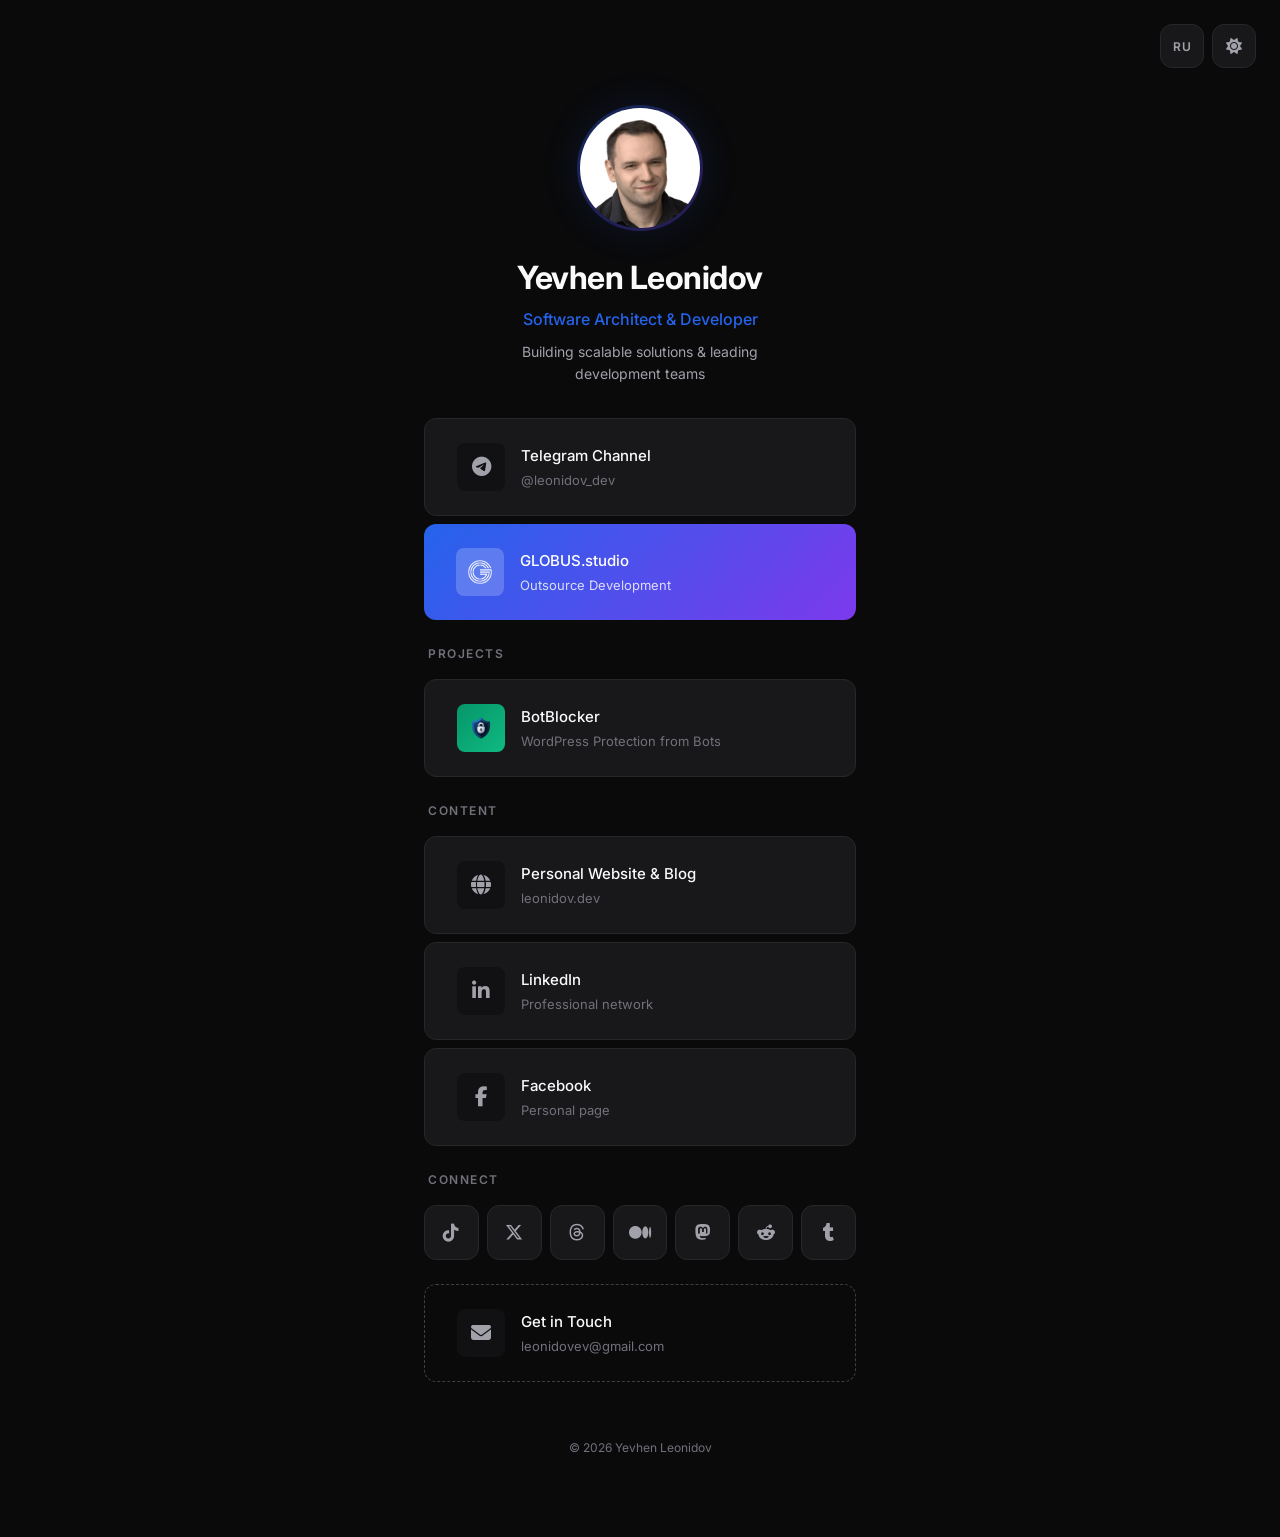
==== commit dc9c8e7c: "FIX" ====
--- a/app/index.html
+++ b/app/index.html
@@ -106,7 +106,7 @@
                 <i class="fas fa-arrow-right link-arrow"></i>
             </a>
 
-            <a href="https://linkedin.com/in/leonidov" class="link-card" target="_blank" rel="noopener noreferrer">
+            <a href="https://www.linkedin.com/in/evgeniy-leonidov/" class="link-card" target="_blank" rel="noopener noreferrer">
                 <div class="link-icon"><i class="fab fa-linkedin-in"></i></div>
                 <div class="link-content">
                     <span class="link-title">LinkedIn</span>
@@ -115,11 +115,11 @@
                 <i class="fas fa-arrow-right link-arrow"></i>
             </a>
 
-            <a href="https://facebook.com/leonidov.dev" class="link-card" target="_blank" rel="noopener noreferrer">
+            <a href="https://www.facebook.com/profile.php?id=100017514482500" class="link-card" target="_blank" rel="noopener noreferrer">
                 <div class="link-icon"><i class="fab fa-facebook-f"></i></div>
                 <div class="link-content">
                     <span class="link-title">Facebook</span>
-                    <span class="link-subtitle">leonidov.dev</span>
+                    <span class="link-subtitle" data-en="Personal page" data-ru="Личная страница">Personal page</span>
                 </div>
                 <i class="fas fa-arrow-right link-arrow"></i>
             </a>
@@ -130,26 +130,26 @@
             <h2 class="section-title" data-en="Connect" data-ru="Связаться">Connect</h2>
             
             <div class="social-grid">
-                <a href="https://youtube.com/@leonidov_dev" class="social-btn" target="_blank" rel="noopener noreferrer" aria-label="YouTube">
-                    <i class="fab fa-youtube"></i>
-                </a>
-                <a href="https://tiktok.com/@leonidov_dev" class="social-btn" target="_blank" rel="noopener noreferrer" aria-label="TikTok">
+                <a href="https://www.tiktok.com/@yevhen_leonidov" class="social-btn" target="_blank" rel="noopener noreferrer" aria-label="TikTok">
                     <i class="fab fa-tiktok"></i>
                 </a>
-                <a href="https://medium.com/@leonidov_dev" class="social-btn" target="_blank" rel="noopener noreferrer" aria-label="Medium">
+                <a href="https://x.com/LeonidovSoft" class="social-btn" target="_blank" rel="noopener noreferrer" aria-label="X">
+                    <i class="fab fa-x-twitter"></i>
+                </a>
+                <a href="https://www.threads.net/@leonidovev" class="social-btn" target="_blank" rel="noopener noreferrer" aria-label="Threads">
+                    <i class="fab fa-threads"></i>
+                </a>
+                <a href="https://medium.com/@GLOBUS.studio" class="social-btn" target="_blank" rel="noopener noreferrer" aria-label="Medium">
                     <i class="fab fa-medium"></i>
                 </a>
-                <a href="https://instagram.com/leonidov.dev" class="social-btn" target="_blank" rel="noopener noreferrer" aria-label="Instagram">
-                    <i class="fab fa-instagram"></i>
+                <a href="https://mastodon.social/@globus_studio" class="social-btn" target="_blank" rel="noopener noreferrer" aria-label="Mastodon">
+                    <i class="fab fa-mastodon"></i>
                 </a>
-                <a href="https://reddit.com/u/leonidov_dev" class="social-btn" target="_blank" rel="noopener noreferrer" aria-label="Reddit">
+                <a href="https://www.reddit.com/user/ZestycloseElection84/" class="social-btn" target="_blank" rel="noopener noreferrer" aria-label="Reddit">
                     <i class="fab fa-reddit-alien"></i>
                 </a>
-                <a href="https://tumblr.com/leonidov-dev" class="social-btn" target="_blank" rel="noopener noreferrer" aria-label="Tumblr">
+                <a href="https://globusstudio.tumblr.com/" class="social-btn" target="_blank" rel="noopener noreferrer" aria-label="Tumblr">
                     <i class="fab fa-tumblr"></i>
-                </a>
-                <a href="https://github.com/leonidov" class="social-btn" target="_blank" rel="noopener noreferrer" aria-label="GitHub">
-                    <i class="fab fa-github"></i>
                 </a>
             </div>
         </section>
--- a/app/styles.css
+++ b/app/styles.css
@@ -438,13 +438,13 @@
 }
 
 /* Social Button Colors */
-.social-btn:nth-child(1):hover { background: #ff0000; color: #fff; border-color: #ff0000; } /* YouTube */
-.social-btn:nth-child(2):hover { background: #000; color: #fff; border-color: #000; } /* TikTok */
-.social-btn:nth-child(3):hover { background: #000; color: #fff; border-color: #000; } /* Medium */
-.social-btn:nth-child(4):hover { background: linear-gradient(45deg, #f09433, #e6683c, #dc2743, #cc2366, #bc1888); color: #fff; border-color: #dc2743; } /* Instagram */
-.social-btn:nth-child(5):hover { background: #ff4500; color: #fff; border-color: #ff4500; } /* Reddit */
-.social-btn:nth-child(6):hover { background: #35465c; color: #fff; border-color: #35465c; } /* Tumblr */
-.social-btn:nth-child(7):hover { background: #333; color: #fff; border-color: #333; } /* GitHub */
+.social-btn:nth-child(1):hover { background: #000; color: #fff; border-color: #000; } /* TikTok */
+.social-btn:nth-child(2):hover { background: #000; color: #fff; border-color: #000; } /* X */
+.social-btn:nth-child(3):hover { background: #000; color: #fff; border-color: #000; } /* Threads */
+.social-btn:nth-child(4):hover { background: #000; color: #fff; border-color: #000; } /* Medium */
+.social-btn:nth-child(5):hover { background: #6364ff; color: #fff; border-color: #6364ff; } /* Mastodon */
+.social-btn:nth-child(6):hover { background: #ff4500; color: #fff; border-color: #ff4500; } /* Reddit */
+.social-btn:nth-child(7):hover { background: #35465c; color: #fff; border-color: #35465c; } /* Tumblr */
 
 /* ==========================================
    Footer
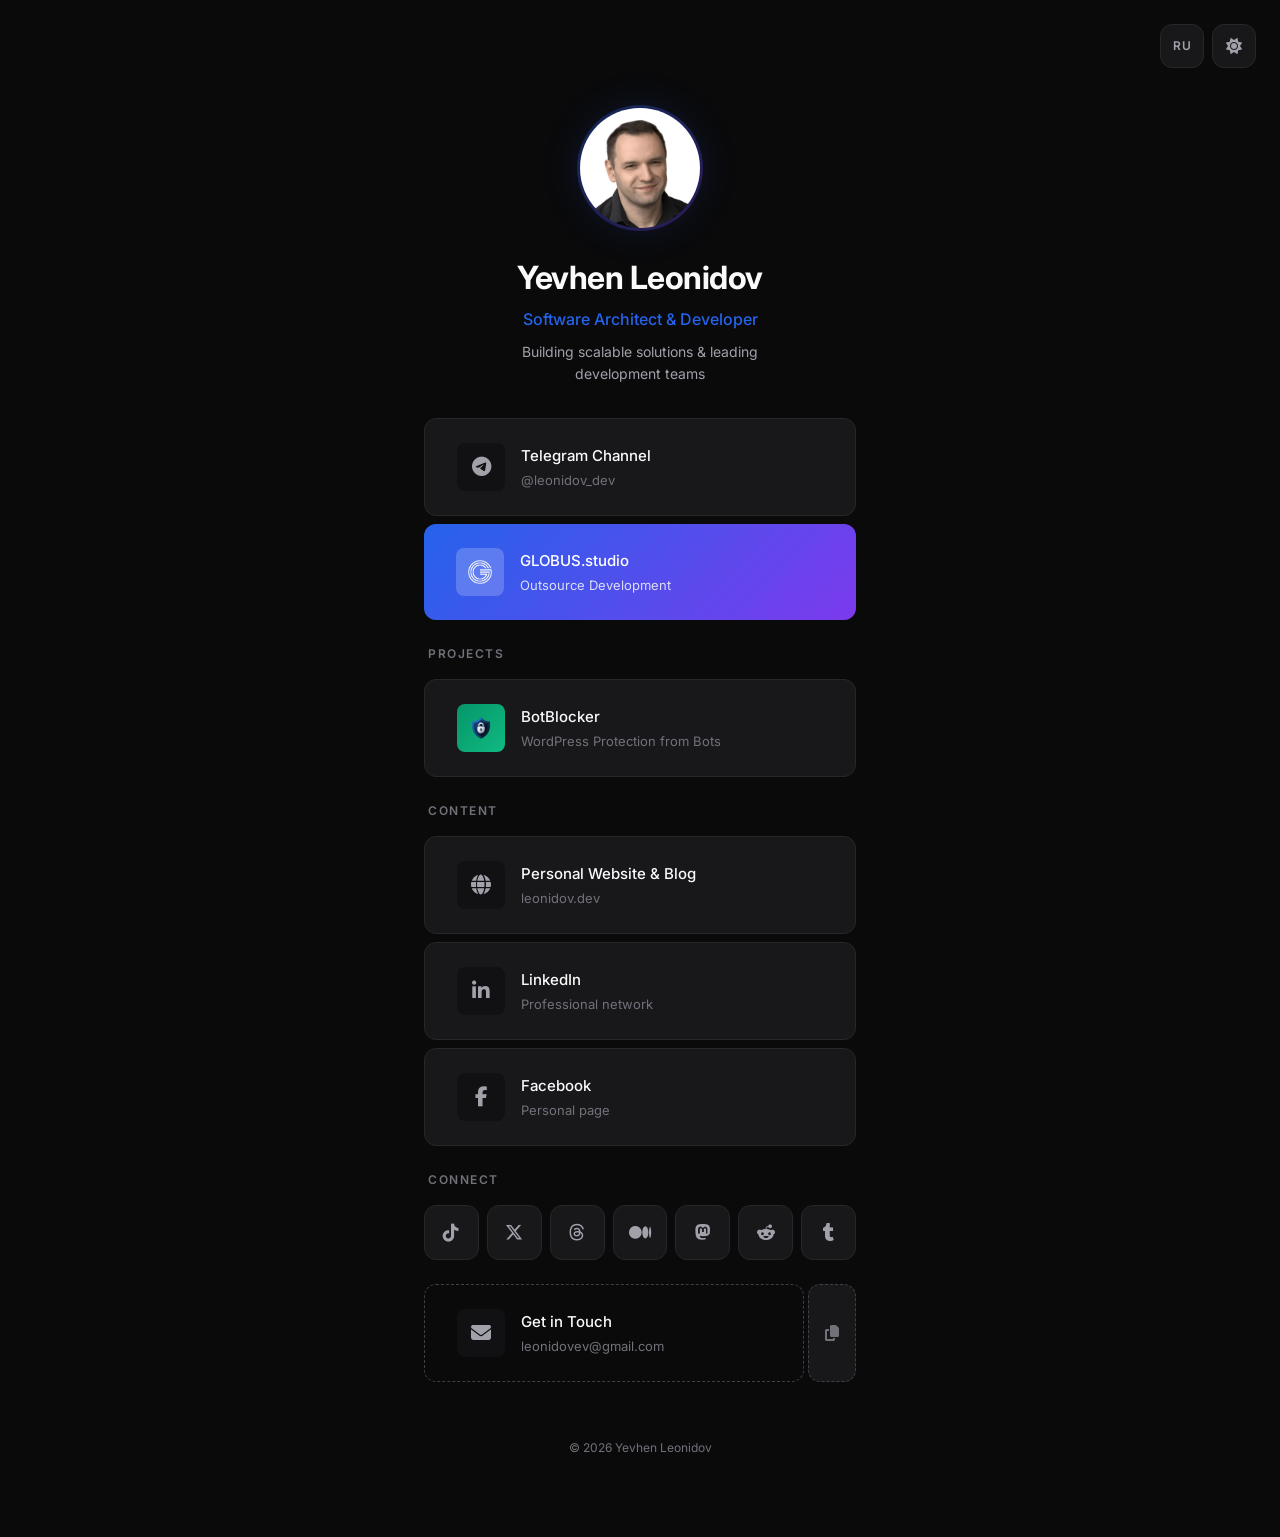
==== commit 09d3c405: "FIX" ====
--- a/app/index.html
+++ b/app/index.html
@@ -6,11 +6,16 @@
     <title>Yevhen Leonidov | Software Architect</title>
     <meta name="description" content="Software Developer & Architect - Links to all my projects and social profiles">
 
+    <!-- Alternate language -->
+    <link rel="alternate" hreflang="en" href="https://bio.leonidov.dev/">
+    <link rel="alternate" hreflang="ru" href="https://bio.leonidov.dev/ru.html">
+    <link rel="canonical" href="https://bio.leonidov.dev/">
+
     <!-- Open Graph -->
     <meta property="og:title" content="Yevhen Leonidov | Software Architect">
     <meta property="og:description" content="Software Developer & Architect - Links to all my projects and social profiles">
-    <meta property="og:image" content="https://leonidov.dev/assets/OG.jpg">
-    <meta property="og:url" content="https://leonidov.dev">
+    <meta property="og:image" content="https://bio.leonidov.dev/assets/OG.jpg">
+    <meta property="og:url" content="https://bio.leonidov.dev">
     <meta property="og:type" content="website">
     <meta property="og:locale" content="en_US">
     <meta property="og:locale:alternate" content="ru_RU">
@@ -19,7 +24,7 @@
     <meta name="twitter:card" content="summary_large_image">
     <meta name="twitter:title" content="Yevhen Leonidov | Software Architect">
     <meta name="twitter:description" content="Software Developer & Architect - Links to all my projects and social profiles">
-    <meta name="twitter:image" content="https://leonidov.dev/assets/OG.jpg">
+    <meta name="twitter:image" content="https://bio.leonidov.dev/assets/OG.jpg">
 
     <!-- Theme Color -->
     <meta name="theme-color" content="#0a0a0b" media="(prefers-color-scheme: dark)">
@@ -39,10 +44,10 @@
 <body>
     <!-- Controls -->
     <div class="controls">
-        <button class="control-btn" id="langToggle" aria-label="Switch language" data-aria-en="Switch language" data-aria-ru="Сменить язык">
+        <a href="ru.html" class="control-btn" id="langToggle" aria-label="Switch to Russian">
             <span class="lang-text">RU</span>
-        </button>
-        <button class="control-btn" id="themeToggle" aria-label="Toggle theme" data-aria-en="Toggle theme" data-aria-ru="Сменить тему">
+        </a>
+        <button class="control-btn" id="themeToggle" aria-label="Toggle theme">
             <i class="fas fa-sun"></i>
         </button>
     </div>
@@ -53,9 +58,9 @@
             <div class="avatar">
                 <img src="assets/photo.jpg" alt="Yevhen Leonidov" class="avatar-img" width="120" height="120" loading="eager">
             </div>
-            <h1 class="name" data-en="Yevhen Leonidov" data-ru="Евгений Леонидов">Yevhen Leonidov</h1>
-            <p class="title" data-en="Software Architect & Developer" data-ru="Архитектор ПО и Разработчик">Software Architect & Developer</p>
-            <p class="bio" data-en="Building scalable solutions & leading development teams" data-ru="Создаю масштабируемые решения и руковожу командами разработки">Building scalable solutions & leading development teams</p>
+            <h1 class="name">Yevhen Leonidov</h1>
+            <p class="title">Software Architect & Developer</p>
+            <p class="bio">Building scalable solutions & leading development teams</p>
         </header>
 
         <!-- Main Links -->
@@ -63,7 +68,7 @@
             <a href="https://t.me/leonidov_dev" class="link-card" target="_blank" rel="noopener noreferrer">
                 <div class="link-icon"><i class="fab fa-telegram"></i></div>
                 <div class="link-content">
-                    <span class="link-title" data-en="Telegram Channel" data-ru="Telegram Канал">Telegram Channel</span>
+                    <span class="link-title">Telegram Channel</span>
                     <span class="link-subtitle">@leonidov_dev</span>
                 </div>
                 <i class="fas fa-arrow-right link-arrow"></i>
@@ -73,7 +78,7 @@
                 <div class="link-icon"><img src="assets/GLOBUS_WHITE.png" alt="GLOBUS.studio" class="link-logo"></div>
                 <div class="link-content">
                     <span class="link-title">GLOBUS.studio</span>
-                    <span class="link-subtitle" data-en="Outsource Development" data-ru="Аутсорс Разработка">Outsource Development</span>
+                    <span class="link-subtitle">Outsource Development</span>
                 </div>
                 <i class="fas fa-arrow-right link-arrow"></i>
             </a>
@@ -81,13 +86,13 @@
 
         <!-- Projects Section -->
         <section class="links-section">
-            <h2 class="section-title" data-en="Projects" data-ru="Проекты">Projects</h2>
+            <h2 class="section-title">Projects</h2>
 
             <a href="https://botblocker.top" class="link-card project-card" target="_blank" rel="noopener noreferrer">
                 <div class="link-icon"><img src="assets/bb_mini.png" alt="BotBlocker" class="link-logo"></div>
                 <div class="link-content">
                     <span class="link-title">BotBlocker</span>
-                    <span class="link-subtitle" data-en="WordPress Protection from Bots" data-ru="Защита WordPress от ботов">WordPress Protection from Bots</span>
+                    <span class="link-subtitle">WordPress Protection from Bots</span>
                 </div>
                 <i class="fas fa-arrow-right link-arrow"></i>
             </a>
@@ -95,12 +100,12 @@
 
         <!-- Content & Platforms -->
         <section class="links-section">
-            <h2 class="section-title" data-en="Content" data-ru="Контент">Content</h2>
+            <h2 class="section-title">Content</h2>
 
             <a href="https://leonidov.dev" class="link-card" target="_blank" rel="noopener noreferrer">
                 <div class="link-icon"><i class="fas fa-globe"></i></div>
                 <div class="link-content">
-                    <span class="link-title" data-en="Personal Website & Blog" data-ru="Личный сайт и Блог">Personal Website & Blog</span>
+                    <span class="link-title">Personal Website & Blog</span>
                     <span class="link-subtitle">leonidov.dev</span>
                 </div>
                 <i class="fas fa-arrow-right link-arrow"></i>
@@ -110,7 +115,7 @@
                 <div class="link-icon"><i class="fab fa-linkedin-in"></i></div>
                 <div class="link-content">
                     <span class="link-title">LinkedIn</span>
-                    <span class="link-subtitle" data-en="Professional network" data-ru="Профессиональная сеть">Professional network</span>
+                    <span class="link-subtitle">Professional network</span>
                 </div>
                 <i class="fas fa-arrow-right link-arrow"></i>
             </a>
@@ -119,7 +124,7 @@
                 <div class="link-icon"><i class="fab fa-facebook-f"></i></div>
                 <div class="link-content">
                     <span class="link-title">Facebook</span>
-                    <span class="link-subtitle" data-en="Personal page" data-ru="Личная страница">Personal page</span>
+                    <span class="link-subtitle">Personal page</span>
                 </div>
                 <i class="fas fa-arrow-right link-arrow"></i>
             </a>
@@ -127,7 +132,7 @@
 
         <!-- Social Links -->
         <section class="links-section">
-            <h2 class="section-title" data-en="Connect" data-ru="Связаться">Connect</h2>
+            <h2 class="section-title">Connect</h2>
             
             <div class="social-grid">
                 <a href="https://www.tiktok.com/@yevhen_leonidov" class="social-btn" target="_blank" rel="noopener noreferrer" aria-label="TikTok">
@@ -156,15 +161,19 @@
 
         <!-- Contact -->
         <section class="links-section">
-            <a href="mailto:leonidovev@gmail.com" class="link-card email-card" id="emailCard" data-email="leonidovev@gmail.com">
-                <div class="link-icon"><i class="fas fa-envelope"></i></div>
-                <div class="link-content">
-                    <span class="link-title" data-en="Get in Touch" data-ru="Написать мне">Get in Touch</span>
-                    <span class="link-subtitle">leonidovev@gmail.com</span>
-                </div>
-                <span class="copy-hint" data-en="Click to copy" data-ru="Нажмите, чтобы скопировать">Click to copy</span>
-                <i class="fas fa-arrow-right link-arrow"></i>
-            </a>
+            <div class="email-wrapper">
+                <a href="mailto:leonidovev@gmail.com" class="link-card email-card">
+                    <div class="link-icon"><i class="fas fa-envelope"></i></div>
+                    <div class="link-content">
+                        <span class="link-title">Get in Touch</span>
+                        <span class="link-subtitle">leonidovev@gmail.com</span>
+                    </div>
+                    <i class="fas fa-arrow-right link-arrow"></i>
+                </a>
+                <button class="copy-btn" id="copyEmail" data-email="leonidovev@gmail.com" aria-label="Copy email">
+                    <i class="fas fa-copy"></i>
+                </button>
+            </div>
         </section>
 
         <!-- Footer -->
--- a/app/styles.css
+++ b/app/styles.css
@@ -395,6 +395,46 @@
 .link-card:hover .link-icon.tiktok { background: #000; color: #fff; }
 
 /* Email Card */
+.email-wrapper {
+    display: flex;
+    gap: var(--spacing-xs);
+    align-items: stretch;
+}
+
+.email-wrapper .email-card {
+    flex: 1;
+    margin-bottom: 0;
+}
+
+.copy-btn {
+    width: 48px;
+    display: flex;
+    align-items: center;
+    justify-content: center;
+    background: var(--bg-card);
+    border: 1px dashed var(--border-accent);
+    border-radius: var(--radius-md);
+    color: var(--text-muted);
+    font-size: 1rem;
+    cursor: pointer;
+    transition: all var(--transition-fast);
+    flex-shrink: 0;
+}
+
+.copy-btn:hover {
+    background: var(--bg-accent);
+    color: #fff;
+    border-style: solid;
+    border-color: var(--bg-accent);
+    transform: translateY(-2px);
+    box-shadow: var(--shadow-md);
+}
+
+.copy-btn:focus-visible {
+    outline: 2px solid var(--bg-accent);
+    outline-offset: 2px;
+}
+
 .email-card {
     border: 1px dashed var(--border-accent);
     background: transparent;
@@ -566,21 +606,6 @@
 
 ::-webkit-scrollbar-thumb:hover {
     background: var(--text-muted);
-}
-
-/* ==========================================
-   Copy Hint
-   ========================================== */
-.copy-hint {
-    font-size: 0.6875rem;
-    color: var(--text-muted);
-    opacity: 0;
-    transition: opacity var(--transition-fast);
-    white-space: nowrap;
-}
-
-.email-card:hover .copy-hint {
-    opacity: 1;
 }
 
 /* ==========================================
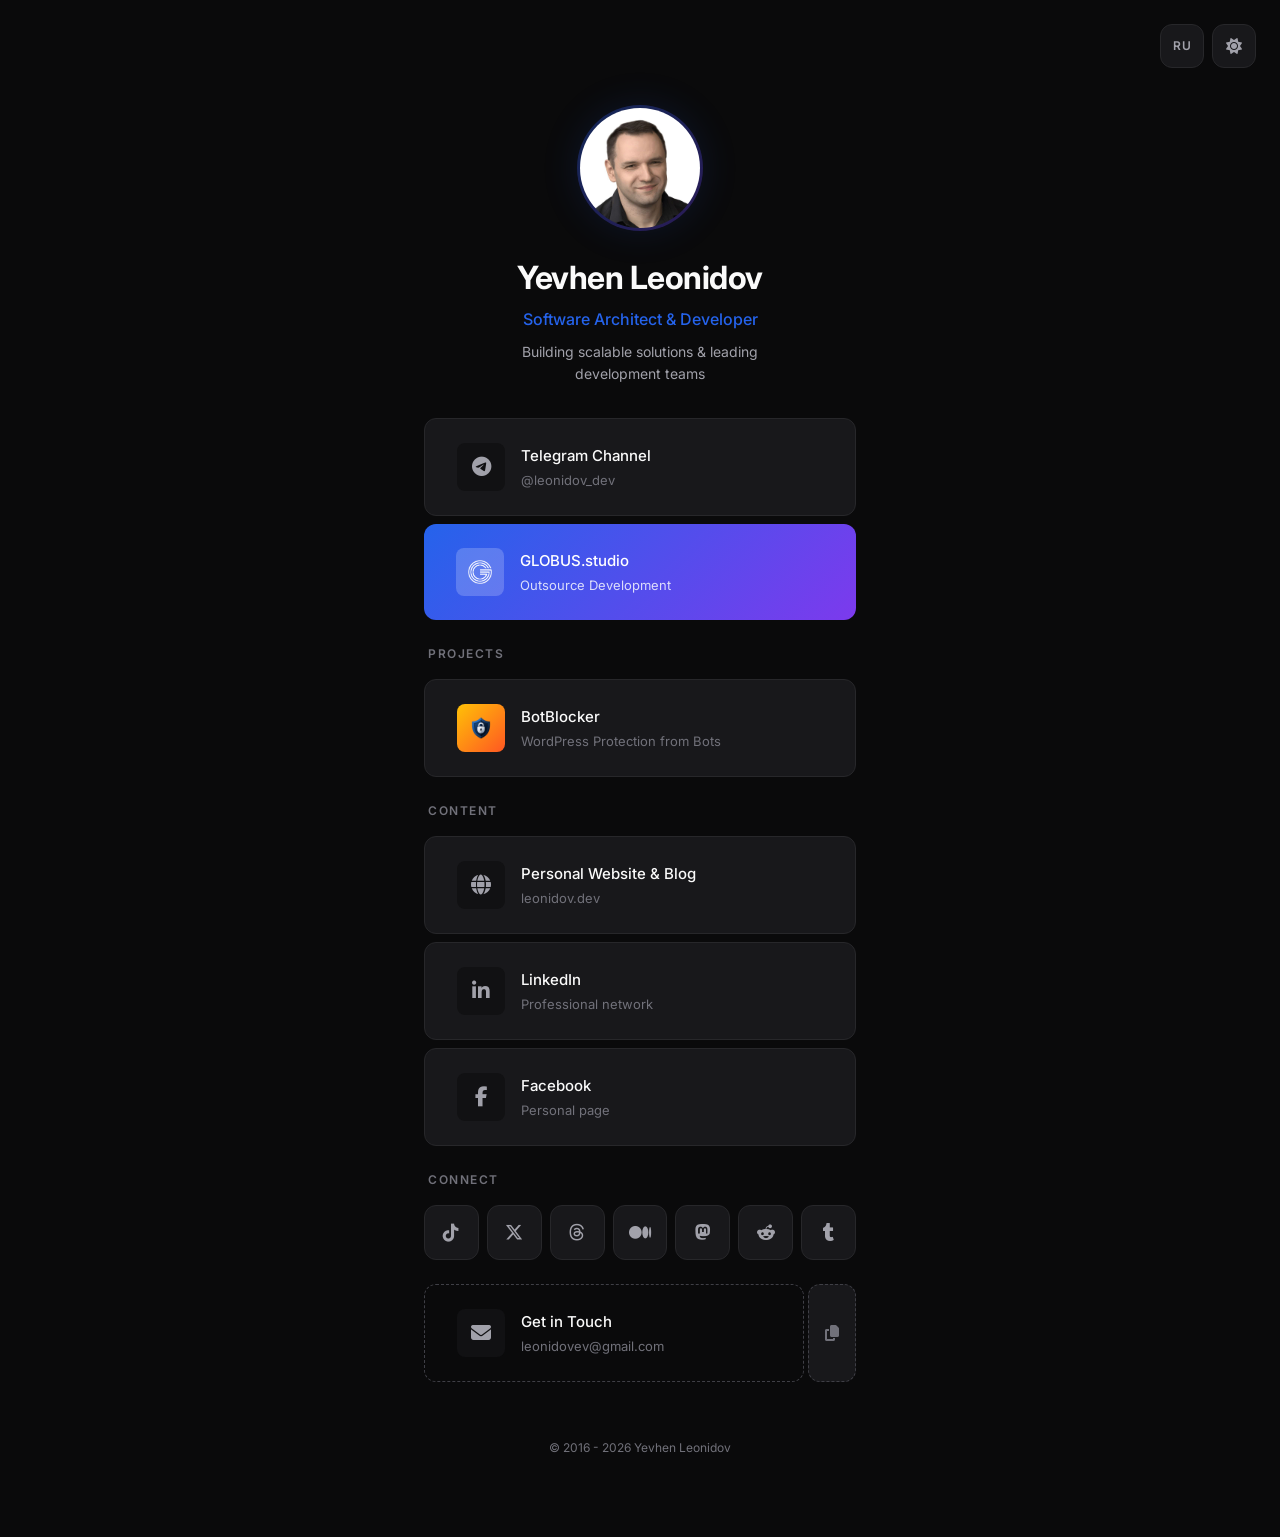
==== commit 15fe8e61: "year" ====
--- a/app/index.html
+++ b/app/index.html
@@ -178,7 +178,7 @@
 
         <!-- Footer -->
         <footer class="footer">
-            <p>&copy; 2026 Yevhen Leonidov</p>
+            <p>&copy; 2016 - 2026 Yevhen Leonidov</p>
         </footer>
     </main>
 
--- a/app/styles.css
+++ b/app/styles.css
@@ -379,12 +379,12 @@
 
 /* Project Card */
 .link-card.project-card .link-icon {
-    background: linear-gradient(135deg, #059669, #10b981);
+    background: linear-gradient(135deg, #FFC107, #FF5722);
     color: #fff;
 }
 
 .link-card.project-card:hover .link-icon {
-    background: linear-gradient(135deg, #047857, #059669);
+    background: linear-gradient(135deg, #FF5722, #FFC107);
 }
 
 /* Platform Icons Colors on Hover */
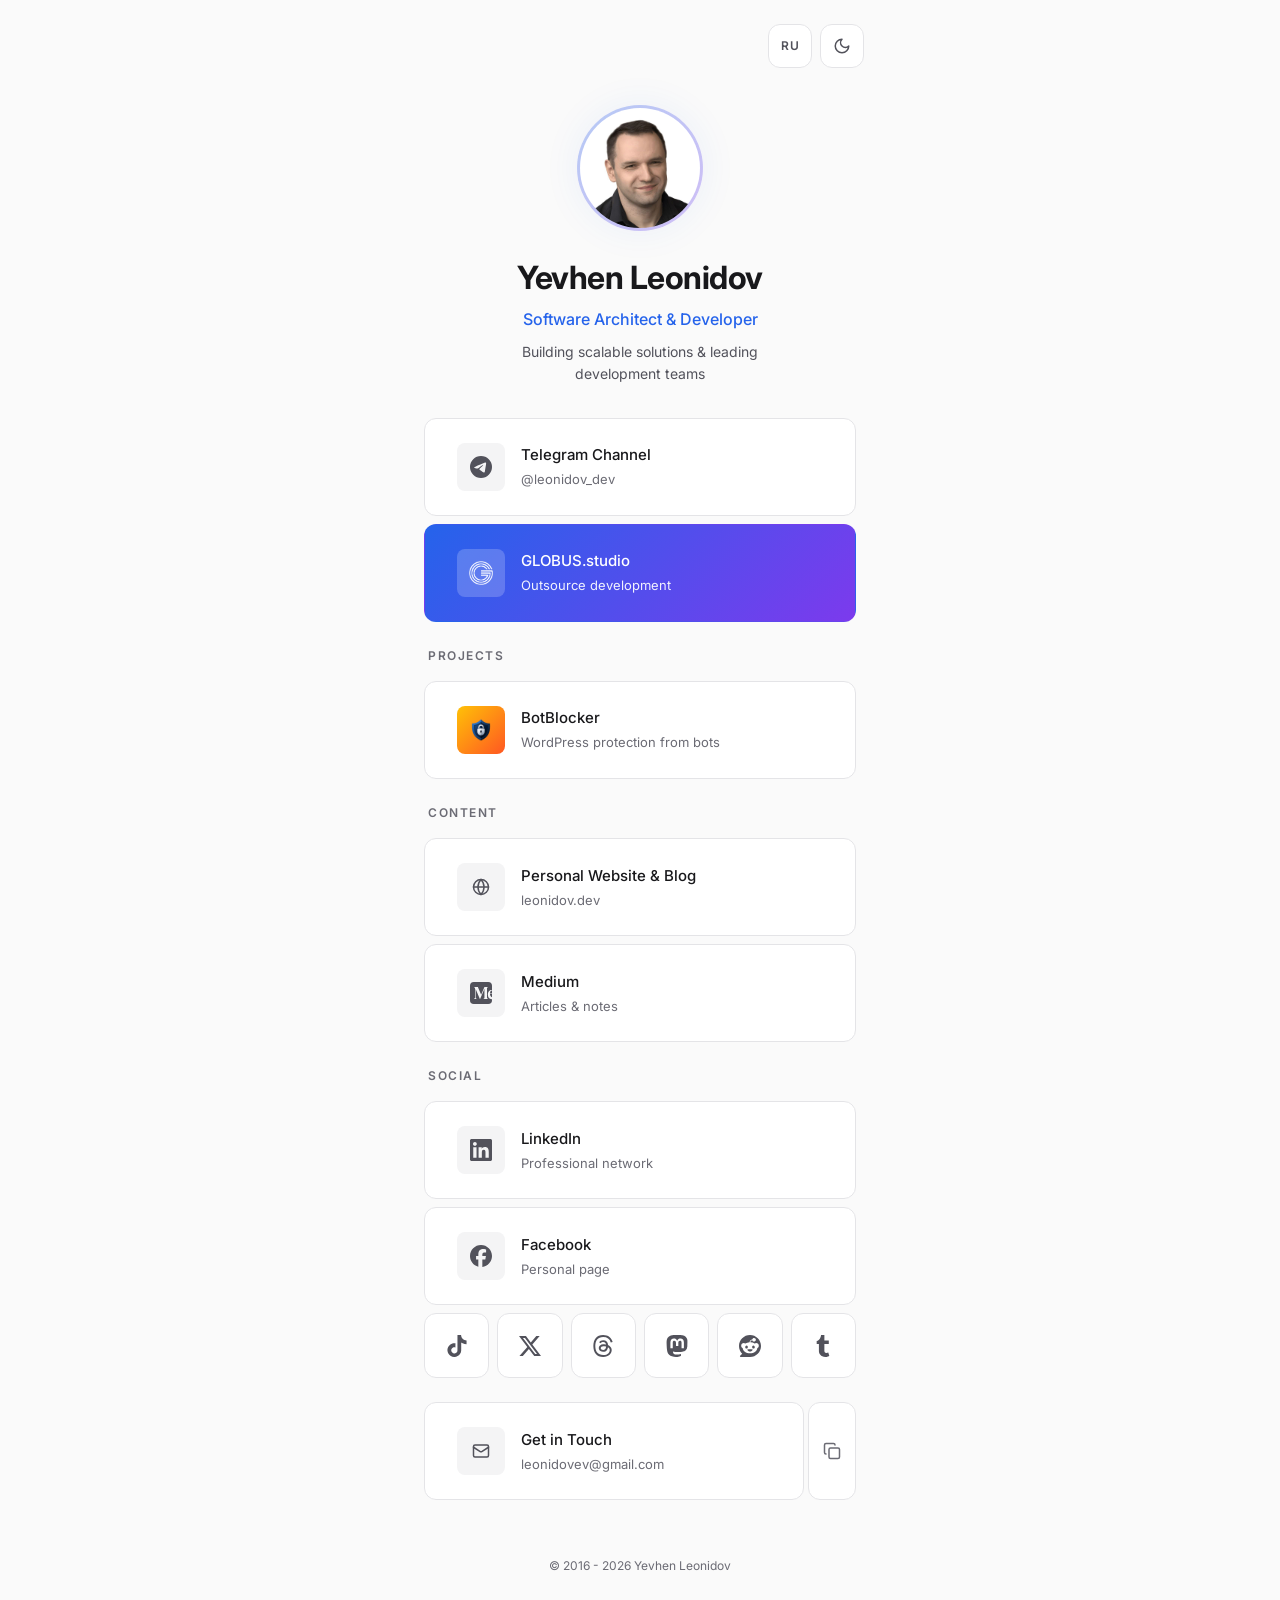
==== commit 2b1a8719: "update" ====
--- a/app/index.html
+++ b/app/index.html
@@ -5,17 +5,23 @@
     <meta name="viewport" content="width=device-width, initial-scale=1.0">
     <title>Yevhen Leonidov | Software Architect</title>
     <meta name="description" content="Software Developer & Architect - Links to all my projects and social profiles">
+    <meta name="robots" content="index, follow">
 
     <!-- Alternate language -->
     <link rel="alternate" hreflang="en" href="https://bio.leonidov.dev/">
     <link rel="alternate" hreflang="ru" href="https://bio.leonidov.dev/ru.html">
+    <link rel="alternate" hreflang="x-default" href="https://bio.leonidov.dev/">
     <link rel="canonical" href="https://bio.leonidov.dev/">
 
     <!-- Open Graph -->
     <meta property="og:title" content="Yevhen Leonidov | Software Architect">
     <meta property="og:description" content="Software Developer & Architect - Links to all my projects and social profiles">
     <meta property="og:image" content="https://bio.leonidov.dev/assets/OG.jpg">
-    <meta property="og:url" content="https://bio.leonidov.dev">
+    <meta property="og:image:width" content="1200">
+    <meta property="og:image:height" content="630">
+    <meta property="og:image:alt" content="Yevhen Leonidov - Software Architect &amp; Developer">
+    <meta property="og:url" content="https://bio.leonidov.dev/">
+    <meta property="og:site_name" content="Yevhen Leonidov">
     <meta property="og:type" content="website">
     <meta property="og:locale" content="en_US">
     <meta property="og:locale:alternate" content="ru_RU">
@@ -25,62 +31,138 @@
     <meta name="twitter:title" content="Yevhen Leonidov | Software Architect">
     <meta name="twitter:description" content="Software Developer & Architect - Links to all my projects and social profiles">
     <meta name="twitter:image" content="https://bio.leonidov.dev/assets/OG.jpg">
+    <meta name="twitter:image:alt" content="Yevhen Leonidov - Software Architect &amp; Developer">
 
     <!-- Theme Color -->
-    <meta name="theme-color" content="#0a0a0b" media="(prefers-color-scheme: dark)">
-    <meta name="theme-color" content="#fafafa" media="(prefers-color-scheme: light)">
+    <meta name="theme-color" content="#0a0a0b">
     <meta name="color-scheme" content="dark light">
 
-    <!-- Favicon -->
-    <link rel="icon" type="image/jpeg" href="assets/photo.jpg">
+    <!-- Theme bootstrap: runs before CSS paints to avoid a flash of the wrong theme -->
+    <script>
+        (function () {
+            var theme;
+            try { theme = localStorage.getItem('linkbio-theme'); } catch (e) { /* storage blocked */ }
+            if (theme !== 'light' && theme !== 'dark') {
+                theme = window.matchMedia('(prefers-color-scheme: light)').matches ? 'light' : 'dark';
+            }
+            document.documentElement.setAttribute('data-theme', theme);
+            var meta = document.querySelector('meta[name="theme-color"]');
+            if (meta) meta.setAttribute('content', theme === 'dark' ? '#0a0a0b' : '#fafafa');
+        })();
+    </script>
+
+    <!-- Icons & Fonts -->
+    <link rel="icon" href="assets/favicon.svg" type="image/svg+xml">
     <link rel="apple-touch-icon" href="assets/photo.jpg">
-
-    <link rel="stylesheet" href="https://cdnjs.cloudflare.com/ajax/libs/font-awesome/6.5.1/css/all.min.css" integrity="sha512-DTOQO9RWCH3ppGqcWaEA1BIZOC6xxalwEsw9c2QQeAIftl+Vegovlnee1c9QX4TctnWMn13TZye+giMm8e2LwA==" crossorigin="anonymous" referrerpolicy="no-referrer">
+    <link rel="preload" as="image" href="assets/photo.jpg" fetchpriority="high">
     <link rel="preconnect" href="https://fonts.googleapis.com">
     <link rel="preconnect" href="https://fonts.gstatic.com" crossorigin>
-    <link href="https://fonts.googleapis.com/css2?family=Inter:wght@300;400;500;600;700&display=swap" rel="stylesheet">
+    <link href="https://fonts.googleapis.com/css2?family=Inter:wght@400;500;600;700&display=swap" rel="stylesheet">
     <link rel="stylesheet" href="styles.css">
+
+    <!-- Structured data -->
+    <script type="application/ld+json">
+    {
+        "@context": "https://schema.org",
+        "@type": "ProfilePage",
+        "inLanguage": "en",
+        "url": "https://bio.leonidov.dev/",
+        "mainEntity": {
+            "@type": "Person",
+            "name": "Yevhen Leonidov",
+            "alternateName": "Евгений Леонидов",
+            "url": "https://leonidov.dev",
+            "image": "https://bio.leonidov.dev/assets/photo.jpg",
+            "jobTitle": "Software Architect & Developer",
+            "email": "mailto:leonidovev@gmail.com",
+            "worksFor": {
+                "@type": "Organization",
+                "name": "GLOBUS.studio",
+                "url": "https://globus.studio"
+            },
+            "sameAs": [
+                "https://t.me/leonidov_dev",
+                "https://globus.studio",
+                "https://botblocker.top",
+                "https://leonidov.dev",
+                "https://www.linkedin.com/in/evgeniy-leonidov/",
+                "https://www.facebook.com/profile.php?id=100017514482500",
+                "https://www.tiktok.com/@yevhen_leonidov",
+                "https://x.com/LeonidovSoft",
+                "https://www.threads.net/@leonidovev",
+                "https://medium.com/@GLOBUS.studio",
+                "https://mastodon.social/@globus_studio",
+                "https://www.reddit.com/user/ZestycloseElection84/",
+                "https://globusstudio.tumblr.com/"
+            ]
+        }
+    }
+    </script>
 </head>
 <body>
     <!-- Controls -->
-    <div class="controls">
-        <a href="ru.html" class="control-btn" id="langToggle" aria-label="Switch to Russian">
+    <nav class="controls" aria-label="Page controls">
+        <a href="ru.html" class="control-btn" id="langToggle" hreflang="ru" aria-keyshortcuts="L">
             <span class="lang-text">RU</span>
+            <span class="sr-only">switch to Russian</span>
         </a>
-        <button class="control-btn" id="themeToggle" aria-label="Toggle theme">
-            <i class="fas fa-sun"></i>
+        <button type="button" class="control-btn" id="themeToggle" aria-label="Switch to light theme" aria-keyshortcuts="T">
+            <svg class="icon-ui icon-sun" viewBox="0 0 24 24" aria-hidden="true" focusable="false">
+                <circle cx="12" cy="12" r="4"/>
+                <path d="M12 2v2"/>
+                <path d="M12 20v2"/>
+                <path d="m4.93 4.93 1.41 1.41"/>
+                <path d="m17.66 17.66 1.41 1.41"/>
+                <path d="M2 12h2"/>
+                <path d="M20 12h2"/>
+                <path d="m6.34 17.66-1.41 1.41"/>
+                <path d="m19.07 4.93-1.41 1.41"/>
+            </svg>
+            <svg class="icon-ui icon-moon" viewBox="0 0 24 24" aria-hidden="true" focusable="false">
+                <path d="M12 3a6 6 0 0 0 9 9 9 9 0 1 1-9-9Z"/>
+            </svg>
         </button>
-    </div>
+    </nav>
 
     <main class="container">
         <!-- Profile Section -->
         <header class="profile">
             <div class="avatar">
-                <img src="assets/photo.jpg" alt="Yevhen Leonidov" class="avatar-img" width="120" height="120" loading="eager">
+                <img src="assets/photo.jpg" alt="Yevhen Leonidov" class="avatar-img" width="120" height="120" fetchpriority="high" decoding="async">
             </div>
             <h1 class="name">Yevhen Leonidov</h1>
-            <p class="title">Software Architect & Developer</p>
-            <p class="bio">Building scalable solutions & leading development teams</p>
+            <p class="title">Software Architect &amp; Developer</p>
+            <p class="bio">Building scalable solutions &amp; leading development teams</p>
         </header>
 
         <!-- Main Links -->
         <section class="links-section">
+            <h2 class="sr-only">Primary links</h2>
+
             <a href="https://t.me/leonidov_dev" class="link-card" target="_blank" rel="noopener noreferrer">
-                <div class="link-icon"><i class="fab fa-telegram"></i></div>
+                <div class="link-icon">
+                    <svg class="icon-brand" viewBox="0 0 24 24" aria-hidden="true" focusable="false"><path d="M11.944 0A12 12 0 0 0 0 12a12 12 0 0 0 12 12 12 12 0 0 0 12-12A12 12 0 0 0 12 0a12 12 0 0 0-.056 0zm4.962 7.224c.1-.002.321.023.465.14a.506.506 0 0 1 .171.325c.016.093.036.306.02.472-.18 1.898-.962 6.502-1.36 8.627-.168.9-.499 1.201-.82 1.23-.696.065-1.225-.46-1.9-.902-1.056-.693-1.653-1.124-2.678-1.8-1.185-.78-.417-1.21.258-1.91.177-.184 3.247-2.977 3.307-3.23.007-.032.014-.15-.056-.212s-.174-.041-.249-.024c-.106.024-1.793 1.14-5.061 3.345-.48.33-.913.49-1.302.48-.428-.008-1.252-.241-1.865-.44-.752-.245-1.349-.374-1.297-.789.027-.216.325-.437.893-.663 3.498-1.524 5.83-2.529 6.998-3.014 3.332-1.386 4.025-1.627 4.476-1.635z"/></svg>
+                </div>
                 <div class="link-content">
                     <span class="link-title">Telegram Channel</span>
                     <span class="link-subtitle">@leonidov_dev</span>
                 </div>
-                <i class="fas fa-arrow-right link-arrow"></i>
+                <svg class="icon-ui link-arrow" viewBox="0 0 24 24" aria-hidden="true" focusable="false">
+                    <path d="M5 12h14"/>
+                    <path d="m12 5 7 7-7 7"/>
+                </svg>
             </a>
 
             <a href="https://globus.studio" class="link-card featured" target="_blank" rel="noopener noreferrer">
-                <div class="link-icon"><img src="assets/GLOBUS_WHITE.png" alt="GLOBUS.studio" class="link-logo"></div>
+                <div class="link-icon"><img src="assets/GLOBUS_WHITE.png" alt="" class="link-logo" width="24" height="24" loading="lazy" decoding="async"></div>
                 <div class="link-content">
                     <span class="link-title">GLOBUS.studio</span>
-                    <span class="link-subtitle">Outsource Development</span>
-                </div>
-                <i class="fas fa-arrow-right link-arrow"></i>
+                    <span class="link-subtitle">Outsource development</span>
+                </div>
+                <svg class="icon-ui link-arrow" viewBox="0 0 24 24" aria-hidden="true" focusable="false">
+                    <path d="M5 12h14"/>
+                    <path d="m12 5 7 7-7 7"/>
+                </svg>
             </a>
         </section>
 
@@ -89,12 +171,15 @@
             <h2 class="section-title">Projects</h2>
 
             <a href="https://botblocker.top" class="link-card project-card" target="_blank" rel="noopener noreferrer">
-                <div class="link-icon"><img src="assets/bb_mini.png" alt="BotBlocker" class="link-logo"></div>
+                <div class="link-icon"><img src="assets/bb_mini.png" alt="" class="link-logo" width="24" height="24" loading="lazy" decoding="async"></div>
                 <div class="link-content">
                     <span class="link-title">BotBlocker</span>
-                    <span class="link-subtitle">WordPress Protection from Bots</span>
-                </div>
-                <i class="fas fa-arrow-right link-arrow"></i>
+                    <span class="link-subtitle">WordPress protection from bots</span>
+                </div>
+                <svg class="icon-ui link-arrow" viewBox="0 0 24 24" aria-hidden="true" focusable="false">
+                    <path d="M5 12h14"/>
+                    <path d="m12 5 7 7-7 7"/>
+                </svg>
             </a>
         </section>
 
@@ -103,87 +188,130 @@
             <h2 class="section-title">Content</h2>
 
             <a href="https://leonidov.dev" class="link-card" target="_blank" rel="noopener noreferrer">
-                <div class="link-icon"><i class="fas fa-globe"></i></div>
-                <div class="link-content">
-                    <span class="link-title">Personal Website & Blog</span>
+                <div class="link-icon">
+                    <svg class="icon-ui" viewBox="0 0 24 24" aria-hidden="true" focusable="false">
+                        <circle cx="12" cy="12" r="10"/>
+                        <path d="M12 2a14.5 14.5 0 0 0 0 20 14.5 14.5 0 0 0 0-20"/>
+                        <path d="M2 12h20"/>
+                    </svg>
+                </div>
+                <div class="link-content">
+                    <span class="link-title">Personal Website &amp; Blog</span>
                     <span class="link-subtitle">leonidov.dev</span>
                 </div>
-                <i class="fas fa-arrow-right link-arrow"></i>
-            </a>
+                <svg class="icon-ui link-arrow" viewBox="0 0 24 24" aria-hidden="true" focusable="false">
+                    <path d="M5 12h14"/>
+                    <path d="m12 5 7 7-7 7"/>
+                </svg>
+            </a>
+
+            <a href="https://medium.com/@GLOBUS.studio" class="link-card" target="_blank" rel="noopener noreferrer">
+                <div class="link-icon">
+                    <svg class="icon-brand" viewBox="0 0 24 24" aria-hidden="true" focusable="false"><path d="M4.21 0A4.201 4.201 0 0 0 0 4.21v15.58A4.201 4.201 0 0 0 4.21 24h15.58A4.201 4.201 0 0 0 24 19.79v-1.093c-.137.013-.278.02-.422.02-2.577 0-4.027-2.146-4.09-4.832a7.592 7.592 0 0 1 .022-.708c.093-1.186.475-2.241 1.105-3.022a3.885 3.885 0 0 1 1.395-1.1c.468-.237 1.127-.367 1.664-.367h.023c.101 0 .202.004.303.01V4.211A4.201 4.201 0 0 0 19.79 0Zm.198 5.583h4.165l3.588 8.435 3.59-8.435h3.864v.146l-.019.004c-.705.16-1.063.397-1.063 1.254h-.003l.003 10.274c.06.676.424.885 1.063 1.03l.02.004v.145h-4.923v-.145l.019-.005c.639-.144.994-.353 1.054-1.03V7.267l-4.745 11.15h-.261L6.15 7.569v9.445c0 .857.358 1.094 1.063 1.253l.02.004v.147H4.405v-.147l.019-.004c.705-.16 1.065-.397 1.065-1.253V6.987c0-.857-.358-1.094-1.064-1.254l-.018-.004zm19.25 3.668c-1.086.023-1.733 1.323-1.813 3.124H24V9.298a1.378 1.378 0 0 0-.342-.047Zm-1.862 3.632c-.1 1.756.86 3.239 2.204 3.634v-3.634z"/></svg>
+                </div>
+                <div class="link-content">
+                    <span class="link-title">Medium</span>
+                    <span class="link-subtitle">Articles &amp; notes</span>
+                </div>
+                <svg class="icon-ui link-arrow" viewBox="0 0 24 24" aria-hidden="true" focusable="false">
+                    <path d="M5 12h14"/>
+                    <path d="m12 5 7 7-7 7"/>
+                </svg>
+            </a>
+        </section>
+
+        <!-- Social Links -->
+        <section class="links-section">
+            <h2 class="section-title">Social</h2>
 
             <a href="https://www.linkedin.com/in/evgeniy-leonidov/" class="link-card" target="_blank" rel="noopener noreferrer">
-                <div class="link-icon"><i class="fab fa-linkedin-in"></i></div>
+                <div class="link-icon">
+                    <svg class="icon-brand" viewBox="0 0 24 24" aria-hidden="true" focusable="false"><path d="M20.447 20.452h-3.554v-5.569c0-1.328-.027-3.037-1.852-3.037-1.853 0-2.136 1.445-2.136 2.939v5.667H9.351V9h3.414v1.561h.046c.477-.9 1.637-1.85 3.37-1.85 3.601 0 4.267 2.37 4.267 5.455v6.286zM5.337 7.433c-1.144 0-2.063-.926-2.063-2.065 0-1.138.92-2.063 2.063-2.063 1.14 0 2.064.925 2.064 2.063 0 1.139-.925 2.065-2.064 2.065zm1.782 13.019H3.555V9h3.564v11.452zM22.225 0H1.771C.792 0 0 .774 0 1.729v20.542C0 23.227.792 24 1.771 24h20.451C23.2 24 24 23.227 24 22.271V1.729C24 .774 23.2 0 22.222 0h.003z"/></svg>
+                </div>
                 <div class="link-content">
                     <span class="link-title">LinkedIn</span>
                     <span class="link-subtitle">Professional network</span>
                 </div>
-                <i class="fas fa-arrow-right link-arrow"></i>
+                <svg class="icon-ui link-arrow" viewBox="0 0 24 24" aria-hidden="true" focusable="false">
+                    <path d="M5 12h14"/>
+                    <path d="m12 5 7 7-7 7"/>
+                </svg>
             </a>
 
             <a href="https://www.facebook.com/profile.php?id=100017514482500" class="link-card" target="_blank" rel="noopener noreferrer">
-                <div class="link-icon"><i class="fab fa-facebook-f"></i></div>
+                <div class="link-icon">
+                    <svg class="icon-brand" viewBox="0 0 24 24" aria-hidden="true" focusable="false"><path d="M9.101 23.691v-7.98H6.627v-3.667h2.474v-1.58c0-4.085 1.848-5.978 5.858-5.978.401 0 .955.042 1.468.103a8.68 8.68 0 0 1 1.141.195v3.325a8.623 8.623 0 0 0-.653-.036 26.805 26.805 0 0 0-.733-.009c-.707 0-1.259.096-1.675.309a1.686 1.686 0 0 0-.679.622c-.258.42-.374.995-.374 1.752v1.297h3.919l-.386 2.103-.287 1.564h-3.246v8.245C19.396 23.238 24 18.179 24 12.044c0-6.627-5.373-12-12-12s-12 5.373-12 12c0 5.628 3.874 10.35 9.101 11.647Z"/></svg>
+                </div>
                 <div class="link-content">
                     <span class="link-title">Facebook</span>
                     <span class="link-subtitle">Personal page</span>
                 </div>
-                <i class="fas fa-arrow-right link-arrow"></i>
-            </a>
-        </section>
-
-        <!-- Social Links -->
-        <section class="links-section">
-            <h2 class="section-title">Connect</h2>
-            
+                <svg class="icon-ui link-arrow" viewBox="0 0 24 24" aria-hidden="true" focusable="false">
+                    <path d="M5 12h14"/>
+                    <path d="m12 5 7 7-7 7"/>
+                </svg>
+            </a>
+
             <div class="social-grid">
-                <a href="https://www.tiktok.com/@yevhen_leonidov" class="social-btn" target="_blank" rel="noopener noreferrer" aria-label="TikTok">
-                    <i class="fab fa-tiktok"></i>
-                </a>
-                <a href="https://x.com/LeonidovSoft" class="social-btn" target="_blank" rel="noopener noreferrer" aria-label="X">
-                    <i class="fab fa-x-twitter"></i>
-                </a>
-                <a href="https://www.threads.net/@leonidovev" class="social-btn" target="_blank" rel="noopener noreferrer" aria-label="Threads">
-                    <i class="fab fa-threads"></i>
-                </a>
-                <a href="https://medium.com/@GLOBUS.studio" class="social-btn" target="_blank" rel="noopener noreferrer" aria-label="Medium">
-                    <i class="fab fa-medium"></i>
-                </a>
-                <a href="https://mastodon.social/@globus_studio" class="social-btn" target="_blank" rel="noopener noreferrer" aria-label="Mastodon">
-                    <i class="fab fa-mastodon"></i>
-                </a>
-                <a href="https://www.reddit.com/user/ZestycloseElection84/" class="social-btn" target="_blank" rel="noopener noreferrer" aria-label="Reddit">
-                    <i class="fab fa-reddit-alien"></i>
-                </a>
-                <a href="https://globusstudio.tumblr.com/" class="social-btn" target="_blank" rel="noopener noreferrer" aria-label="Tumblr">
-                    <i class="fab fa-tumblr"></i>
+                <a href="https://www.tiktok.com/@yevhen_leonidov" class="social-btn" data-brand="tiktok" target="_blank" rel="noopener noreferrer" aria-label="TikTok">
+                    <svg class="icon-brand" viewBox="0 0 24 24" aria-hidden="true" focusable="false"><path d="M12.525.02c1.31-.02 2.61-.01 3.91-.02.08 1.53.63 3.09 1.75 4.17 1.12 1.11 2.7 1.62 4.24 1.79v4.03c-1.44-.05-2.89-.35-4.2-.97-.57-.26-1.1-.59-1.62-.93-.01 2.92.01 5.84-.02 8.75-.08 1.4-.54 2.79-1.35 3.94-1.31 1.92-3.58 3.17-5.91 3.21-1.43.08-2.86-.31-4.08-1.03-2.02-1.19-3.44-3.37-3.65-5.71-.02-.5-.03-1-.01-1.49.18-1.9 1.12-3.72 2.58-4.96 1.66-1.44 3.98-2.13 6.15-1.72.02 1.48-.04 2.96-.04 4.44-.99-.32-2.15-.23-3.02.37-.63.41-1.11 1.04-1.36 1.75-.21.51-.15 1.07-.14 1.61.24 1.64 1.82 3.02 3.5 2.87 1.12-.01 2.19-.66 2.77-1.61.19-.33.4-.67.41-1.06.1-1.79.06-3.57.07-5.36.01-4.03-.01-8.05.02-12.07z"/></svg>
+                </a>
+                <a href="https://x.com/LeonidovSoft" class="social-btn" data-brand="x" target="_blank" rel="noopener noreferrer" aria-label="X">
+                    <svg class="icon-brand" viewBox="0 0 24 24" aria-hidden="true" focusable="false"><path d="M18.901 1.153h3.68l-8.04 9.19L24 22.846h-7.406l-5.8-7.584-6.638 7.584H.474l8.6-9.83L0 1.154h7.594l5.243 6.932ZM17.61 20.644h2.039L6.486 3.24H4.298Z"/></svg>
+                </a>
+                <a href="https://www.threads.net/@leonidovev" class="social-btn" data-brand="threads" target="_blank" rel="noopener noreferrer" aria-label="Threads">
+                    <svg class="icon-brand" viewBox="0 0 24 24" aria-hidden="true" focusable="false"><path d="M12.186 24h-.007c-3.581-.024-6.334-1.205-8.184-3.509C2.35 18.44 1.5 15.586 1.472 12.01v-.017c.03-3.579.879-6.43 2.525-8.482C5.845 1.205 8.6.024 12.18 0h.014c2.746.02 5.043.725 6.826 2.098 1.677 1.29 2.858 3.13 3.509 5.467l-2.04.569c-1.104-3.96-3.898-5.984-8.304-6.015-2.91.022-5.11.936-6.54 2.717C4.307 6.504 3.616 8.914 3.589 12c.027 3.086.718 5.496 2.057 7.164 1.43 1.783 3.631 2.698 6.54 2.717 2.623-.02 4.358-.631 5.8-2.045 1.647-1.613 1.618-3.593 1.09-4.798-.31-.71-.873-1.3-1.634-1.75-.192 1.352-.622 2.446-1.284 3.272-.886 1.102-2.14 1.704-3.73 1.79-1.202.065-2.361-.218-3.259-.801-1.063-.689-1.685-1.74-1.752-2.964-.065-1.19.408-2.285 1.33-3.082.88-.76 2.119-1.207 3.583-1.291a13.853 13.853 0 0 1 3.02.142c-.126-.742-.375-1.332-.75-1.757-.513-.586-1.308-.883-2.359-.89h-.029c-.844 0-1.992.232-2.721 1.32L7.734 7.847c.98-1.454 2.568-2.256 4.478-2.256h.044c3.194.02 5.097 1.975 5.287 5.388.108.046.216.094.321.142 1.49.7 2.58 1.761 3.154 3.07.797 1.82.871 4.79-1.548 7.158-1.85 1.81-4.094 2.628-7.277 2.65Zm1.003-11.69c-.242 0-.487.007-.739.021-1.836.103-2.98.946-2.916 2.143.067 1.256 1.452 1.839 2.784 1.767 1.224-.065 2.818-.543 3.086-3.71a10.5 10.5 0 0 0-2.215-.221z"/></svg>
+                </a>
+                <a href="https://mastodon.social/@globus_studio" class="social-btn" data-brand="mastodon" target="_blank" rel="noopener noreferrer" aria-label="Mastodon">
+                    <svg class="icon-brand" viewBox="0 0 24 24" aria-hidden="true" focusable="false"><path d="M23.268 5.313c-.35-2.578-2.617-4.61-5.304-5.004C17.51.242 15.792 0 11.813 0h-.03c-3.98 0-4.835.242-5.288.309C3.882.692 1.496 2.518.917 5.127.64 6.412.61 7.837.661 9.143c.074 1.874.088 3.745.26 5.611.118 1.24.325 2.47.62 3.68.55 2.237 2.777 4.098 4.96 4.857 2.336.792 4.849.923 7.256.38.265-.061.527-.132.786-.213.585-.184 1.27-.39 1.774-.753a.057.057 0 0 0 .023-.043v-1.809a.052.052 0 0 0-.02-.041.053.053 0 0 0-.046-.01 20.282 20.282 0 0 1-4.709.545c-2.73 0-3.463-1.284-3.674-1.818a5.593 5.593 0 0 1-.319-1.433.053.053 0 0 1 .066-.054c1.517.363 3.072.546 4.632.546.376 0 .75 0 1.125-.01 1.57-.044 3.224-.124 4.768-.422.038-.008.077-.015.11-.024 2.435-.464 4.753-1.92 4.989-5.604.008-.145.03-1.52.03-1.67.002-.512.167-3.63-.024-5.545zm-3.748 9.195h-2.561V8.29c0-1.309-.55-1.976-1.67-1.976-1.23 0-1.846.79-1.846 2.35v3.403h-2.546V8.663c0-1.56-.617-2.35-1.848-2.35-1.112 0-1.668.668-1.67 1.977v6.218H4.822V8.102c0-1.31.337-2.35 1.011-3.12.696-.77 1.608-1.164 2.74-1.164 1.311 0 2.302.5 2.962 1.498l.638 1.06.638-1.06c.66-.999 1.65-1.498 2.96-1.498 1.13 0 2.043.395 2.74 1.164.675.77 1.012 1.81 1.012 3.12z"/></svg>
+                </a>
+                <a href="https://www.reddit.com/user/ZestycloseElection84/" class="social-btn" data-brand="reddit" target="_blank" rel="noopener noreferrer" aria-label="Reddit">
+                    <svg class="icon-brand" viewBox="0 0 24 24" aria-hidden="true" focusable="false"><path d="M12 0C5.373 0 0 5.373 0 12c0 3.314 1.343 6.314 3.515 8.485l-2.286 2.286C.775 23.225 1.097 24 1.738 24H12c6.627 0 12-5.373 12-12S18.627 0 12 0Zm4.388 3.199c1.104 0 1.999.895 1.999 1.999 0 1.105-.895 2-1.999 2-.946 0-1.739-.657-1.947-1.539v.002c-1.147.162-2.032 1.15-2.032 2.341v.007c1.776.067 3.4.567 4.686 1.363.473-.363 1.064-.58 1.707-.58 1.547 0 2.802 1.254 2.802 2.802 0 1.117-.655 2.081-1.601 2.531-.088 3.256-3.637 5.876-7.997 5.876-4.361 0-7.905-2.617-7.998-5.87-.954-.447-1.614-1.415-1.614-2.538 0-1.548 1.255-2.802 2.803-2.802.645 0 1.239.218 1.712.585 1.275-.79 2.881-1.291 4.64-1.365v-.01c0-1.663 1.263-3.034 2.88-3.207.188-.911.993-1.595 1.959-1.595Zm-8.085 8.376c-.784 0-1.459.78-1.506 1.797-.047 1.016.64 1.429 1.426 1.429.786 0 1.371-.369 1.418-1.385.047-1.017-.553-1.841-1.338-1.841Zm7.406 0c-.786 0-1.385.824-1.338 1.841.047 1.017.634 1.385 1.418 1.385.785 0 1.473-.413 1.426-1.429-.046-1.017-.721-1.797-1.506-1.797Zm-3.703 4.013c-.974 0-1.907.048-2.77.135-.147.015-.241.168-.183.305.483 1.154 1.622 1.964 2.953 1.964 1.33 0 2.47-.81 2.953-1.964.057-.137-.037-.29-.184-.305-.863-.087-1.795-.135-2.769-.135Z"/></svg>
+                </a>
+                <a href="https://globusstudio.tumblr.com/" class="social-btn" data-brand="tumblr" target="_blank" rel="noopener noreferrer" aria-label="Tumblr">
+                    <svg class="icon-brand" viewBox="0 0 24 24" aria-hidden="true" focusable="false"><path d="M14.563 24c-5.093 0-7.031-3.756-7.031-6.411V9.747H5.116V6.648c3.63-1.313 4.512-4.596 4.71-6.469C9.84.051 9.941 0 9.999 0h3.517v6.114h4.801v3.633h-4.82v7.47c.016 1.001.375 2.371 2.207 2.371h.09c.631-.02 1.486-.205 1.936-.419l1.156 3.425c-.436.636-2.4 1.374-4.156 1.404h-.178l.011.002z"/></svg>
                 </a>
             </div>
         </section>
 
         <!-- Contact -->
         <section class="links-section">
+            <h2 class="sr-only">Contact</h2>
+
             <div class="email-wrapper">
                 <a href="mailto:leonidovev@gmail.com" class="link-card email-card">
-                    <div class="link-icon"><i class="fas fa-envelope"></i></div>
+                    <div class="link-icon">
+                        <svg class="icon-ui" viewBox="0 0 24 24" aria-hidden="true" focusable="false">
+                            <rect width="20" height="16" x="2" y="4" rx="2"/>
+                            <path d="m22 7-8.97 5.7a1.94 1.94 0 0 1-2.06 0L2 7"/>
+                        </svg>
+                    </div>
                     <div class="link-content">
                         <span class="link-title">Get in Touch</span>
                         <span class="link-subtitle">leonidovev@gmail.com</span>
                     </div>
-                    <i class="fas fa-arrow-right link-arrow"></i>
-                </a>
-                <button class="copy-btn" id="copyEmail" data-email="leonidovev@gmail.com" aria-label="Copy email">
-                    <i class="fas fa-copy"></i>
+                    <svg class="icon-ui link-arrow" viewBox="0 0 24 24" aria-hidden="true" focusable="false">
+                        <path d="M5 12h14"/>
+                        <path d="m12 5 7 7-7 7"/>
+                    </svg>
+                </a>
+                <button type="button" class="copy-btn" id="copyEmail" data-email="leonidovev@gmail.com" aria-label="Copy email address">
+                    <svg class="icon-ui" viewBox="0 0 24 24" aria-hidden="true" focusable="false">
+                        <rect width="14" height="14" x="8" y="8" rx="2" ry="2"/>
+                        <path d="M4 16c-1.1 0-2-.9-2-2V4c0-1.1.9-2 2-2h10c1.1 0 2 .9 2 2"/>
+                    </svg>
                 </button>
             </div>
         </section>
 
         <!-- Footer -->
         <footer class="footer">
-            <p>&copy; 2016 - 2026 Yevhen Leonidov</p>
+            <p>&copy; 2016 - <span id="currentYear">2026</span> Yevhen Leonidov</p>
         </footer>
     </main>
 
     <!-- Toast notifications -->
-    <div class="toast-container" id="toastContainer"></div>
+    <div class="toast-container" id="toastContainer" role="status" aria-live="polite" aria-atomic="true"></div>
 
     <script src="script.js"></script>
 </body>
--- a/app/styles.css
+++ b/app/styles.css
@@ -1,9 +1,13 @@
 /* ==========================================
-   CSS Variables & Themes
+   Design Tokens
    ========================================== */
 :root {
     --font-family: 'Inter', -apple-system, BlinkMacSystemFont, 'Segoe UI', Roboto, sans-serif;
-    
+
+    /* Layout */
+    --container-max: 480px;
+    --control-size: 44px;
+
     /* Spacing */
     --spacing-xs: 0.25rem;
     --spacing-sm: 0.5rem;
@@ -11,61 +15,83 @@
     --spacing-lg: 1.5rem;
     --spacing-xl: 2rem;
     --spacing-2xl: 3rem;
-    
+
     /* Border Radius */
     --radius-sm: 8px;
     --radius-md: 12px;
-    --radius-lg: 16px;
     --radius-full: 50%;
-    
+
     /* Transitions */
     --transition-fast: 0.15s ease;
     --transition-normal: 0.3s ease;
-    --transition-slow: 0.5s ease;
-}
-
-/* Dark Theme (Default) */
+
+    /* Icons */
+    --icon-size: 22px;
+    --icon-size-sm: 18px;
+
+    /* Brand gradient (same in both themes) */
+    --violet: #7c3aed;
+    --gradient-brand: linear-gradient(135deg, #2563eb, var(--violet));
+
+    --z-controls: 100;
+    --z-toast: 1000;
+}
+
+/* Dark Theme */
 [data-theme="dark"] {
+    color-scheme: dark;
+
     --bg-primary: #0a0a0b;
     --bg-secondary: #111113;
     --bg-card: #18181b;
     --bg-card-hover: #1f1f23;
-    --bg-accent: #2563eb;
-    --bg-accent-hover: #3b82f6;
-    
+
+    /* --accent-fill is for surfaces, --accent-text for text/borders (AA-safe) */
+    --accent-fill: #2563eb;
+    --accent-fill-hover: #3b82f6;
+    --accent-text: #4f8ff7;
+    --on-accent: #ffffff;
+
     --text-primary: #fafafa;
     --text-secondary: #a1a1aa;
-    --text-muted: #71717a;
-    
+    --text-muted: #9a9aa3;
+
     --border-color: #27272a;
     --border-accent: #3f3f46;
-    
+
     --shadow-sm: 0 1px 2px rgba(0, 0, 0, 0.4);
     --shadow-md: 0 4px 12px rgba(0, 0, 0, 0.5);
     --shadow-lg: 0 8px 24px rgba(0, 0, 0, 0.6);
     --shadow-glow: 0 0 40px rgba(37, 99, 235, 0.15);
+    --shadow-featured: 0 8px 32px rgba(37, 99, 235, 0.3);
 }
 
 /* Light Theme */
 [data-theme="light"] {
+    color-scheme: light;
+
     --bg-primary: #fafafa;
     --bg-secondary: #f4f4f5;
     --bg-card: #ffffff;
     --bg-card-hover: #f4f4f5;
-    --bg-accent: #2563eb;
-    --bg-accent-hover: #1d4ed8;
-    
+
+    --accent-fill: #2563eb;
+    --accent-fill-hover: #1d4ed8;
+    --accent-text: #2563eb;
+    --on-accent: #ffffff;
+
     --text-primary: #18181b;
     --text-secondary: #52525b;
-    --text-muted: #a1a1aa;
-    
+    --text-muted: #6b6b74;
+
     --border-color: #e4e4e7;
     --border-accent: #d4d4d8;
-    
+
     --shadow-sm: 0 1px 2px rgba(0, 0, 0, 0.05);
     --shadow-md: 0 4px 12px rgba(0, 0, 0, 0.08);
     --shadow-lg: 0 8px 24px rgba(0, 0, 0, 0.12);
     --shadow-glow: 0 0 40px rgba(37, 99, 235, 0.08);
+    --shadow-featured: 0 8px 32px rgba(37, 99, 235, 0.25);
 }
 
 /* ==========================================
@@ -80,7 +106,6 @@
 html {
     font-size: 16px;
     scroll-behavior: smooth;
-    color-scheme: dark light;
 }
 
 body {
@@ -89,6 +114,7 @@
     color: var(--text-primary);
     line-height: 1.6;
     min-height: 100vh;
+    min-height: 100dvh;
     transition: background-color var(--transition-normal), color var(--transition-normal);
 }
 
@@ -102,6 +128,24 @@
     background: none;
     cursor: pointer;
     font-family: inherit;
+    color: inherit;
+}
+
+img {
+    max-width: 100%;
+    display: block;
+}
+
+.sr-only {
+    position: absolute;
+    width: 1px;
+    height: 1px;
+    padding: 0;
+    margin: -1px;
+    overflow: hidden;
+    clip: rect(0 0 0 0);
+    white-space: nowrap;
+    border: 0;
 }
 
 /* ==========================================
@@ -110,15 +154,16 @@
 .controls {
     position: fixed;
     top: var(--spacing-lg);
-    right: var(--spacing-lg);
+    /* Stays aligned with the card column on wide screens */
+    right: max(var(--spacing-md), calc((100% - var(--container-max)) / 2 + var(--spacing-md)));
     display: flex;
     gap: var(--spacing-sm);
-    z-index: 100;
+    z-index: var(--z-controls);
 }
 
 .control-btn {
-    width: 44px;
-    height: 44px;
+    width: var(--control-size);
+    height: var(--control-size);
     display: flex;
     align-items: center;
     justify-content: center;
@@ -128,8 +173,11 @@
     color: var(--text-secondary);
     font-size: 0.875rem;
     font-weight: 500;
-    transition: all var(--transition-fast);
-    backdrop-filter: blur(8px);
+    transition: background-color var(--transition-fast),
+                color var(--transition-fast),
+                border-color var(--transition-fast),
+                box-shadow var(--transition-fast),
+                transform var(--transition-fast);
 }
 
 .control-btn:hover {
@@ -139,8 +187,8 @@
     box-shadow: var(--shadow-md);
 }
 
-.control-btn i {
-    font-size: 1rem;
+.control-btn:active {
+    transform: translateY(0);
 }
 
 .lang-text {
@@ -149,15 +197,52 @@
     letter-spacing: 0.5px;
 }
 
+/* Sun in dark theme, moon in light theme */
+.icon-moon {
+    display: none;
+}
+
+[data-theme="light"] .icon-sun {
+    display: none;
+}
+
+[data-theme="light"] .icon-moon {
+    display: block;
+}
+
+/* ==========================================
+   Icons
+   ========================================== */
+.icon-brand {
+    width: var(--icon-size);
+    height: var(--icon-size);
+    fill: currentColor;
+}
+
+.icon-ui {
+    width: var(--icon-size-sm);
+    height: var(--icon-size-sm);
+    fill: none;
+    stroke: currentColor;
+    stroke-width: 2;
+    stroke-linecap: round;
+    stroke-linejoin: round;
+}
+
+.control-btn .icon-ui {
+    width: 18px;
+    height: 18px;
+}
+
 /* ==========================================
    Container
    ========================================== */
 .container {
     width: 100%;
-    max-width: 480px;
+    max-width: var(--container-max);
     margin: 0 auto;
     padding: var(--spacing-xl) var(--spacing-md);
-    padding-top: calc(var(--spacing-2xl) + 44px);
+    padding-top: calc(var(--spacing-2xl) + var(--control-size));
 }
 
 /* ==========================================
@@ -172,8 +257,7 @@
     position: relative;
     width: 100px;
     height: 100px;
-    margin: 0 auto;
-    margin-bottom: var(--spacing-lg);
+    margin: 0 auto var(--spacing-lg);
 }
 
 .avatar::before {
@@ -181,7 +265,7 @@
     position: absolute;
     inset: -3px;
     border-radius: var(--radius-full);
-    background: linear-gradient(135deg, var(--bg-accent), #7c3aed);
+    background: var(--gradient-brand);
     opacity: 0.3;
     z-index: 0;
     animation: pulse 3s ease-in-out infinite;
@@ -214,7 +298,7 @@
 .title {
     font-size: 1rem;
     font-weight: 500;
-    color: var(--bg-accent);
+    color: var(--accent-text);
     margin-bottom: var(--spacing-sm);
 }
 
@@ -254,10 +338,12 @@
     border: 1px solid var(--border-color);
     border-radius: var(--radius-md);
     margin-bottom: var(--spacing-sm);
-    transition: all var(--transition-fast);
+    transition: background-color var(--transition-fast),
+                border-color var(--transition-fast),
+                box-shadow var(--transition-fast),
+                transform var(--transition-fast);
     position: relative;
     overflow: hidden;
-    will-change: transform;
 }
 
 .link-card::before {
@@ -267,7 +353,7 @@
     top: 0;
     bottom: 0;
     width: 3px;
-    background: var(--bg-accent);
+    background: var(--accent-fill);
     transform: scaleY(0);
     transition: transform var(--transition-fast);
 }
@@ -295,14 +381,13 @@
     background: var(--bg-secondary);
     border-radius: var(--radius-sm);
     color: var(--text-secondary);
-    font-size: 1.125rem;
     flex-shrink: 0;
-    transition: all var(--transition-fast);
+    transition: background-color var(--transition-fast), color var(--transition-fast);
 }
 
 .link-card:hover .link-icon {
-    background: var(--bg-accent);
-    color: #fff;
+    background: var(--accent-fill);
+    color: var(--on-accent);
 }
 
 .link-logo {
@@ -332,41 +417,51 @@
 
 .link-arrow {
     color: var(--text-muted);
-    font-size: 0.875rem;
-    transition: all var(--transition-fast);
+    flex-shrink: 0;
     opacity: 0;
     transform: translateX(-8px);
-}
-
-.link-card:hover .link-arrow {
+    transition: opacity var(--transition-fast),
+                transform var(--transition-fast),
+                color var(--transition-fast);
+}
+
+.link-card:hover .link-arrow,
+.link-card:focus-visible .link-arrow {
     opacity: 1;
     transform: translateX(0);
-    color: var(--bg-accent);
+    color: var(--accent-text);
+}
+
+/* Touch devices have no hover - keep the affordance visible */
+@media (hover: none) {
+    .link-arrow {
+        opacity: 0.55;
+        transform: translateX(0);
+    }
 }
 
 /* Featured Card */
 .link-card.featured {
-    background: linear-gradient(135deg, var(--bg-accent), #7c3aed);
-    border: none;
+    background: var(--gradient-brand);
+    border: 1px solid transparent;
 }
 
 .link-card.featured .link-icon {
     background: rgba(255, 255, 255, 0.2);
-    color: #fff;
-}
-
-.link-card.featured .link-title,
+    color: var(--on-accent);
+}
+
+.link-card.featured .link-title {
+    color: var(--on-accent);
+}
+
 .link-card.featured .link-subtitle {
-    color: #fff;
-}
-
-.link-card.featured .link-subtitle {
-    opacity: 0.8;
+    color: rgba(255, 255, 255, 0.92);
 }
 
 .link-card.featured:hover {
     transform: translateX(4px) scale(1.01);
-    box-shadow: 0 8px 32px rgba(37, 99, 235, 0.3);
+    box-shadow: var(--shadow-featured);
 }
 
 .link-card.featured::before {
@@ -374,25 +469,18 @@
 }
 
 .link-card.featured .link-arrow {
-    color: #fff;
+    color: var(--on-accent);
 }
 
 /* Project Card */
 .link-card.project-card .link-icon {
     background: linear-gradient(135deg, #FFC107, #FF5722);
-    color: #fff;
+    color: var(--on-accent);
 }
 
 .link-card.project-card:hover .link-icon {
     background: linear-gradient(135deg, #FF5722, #FFC107);
 }
-
-/* Platform Icons Colors on Hover */
-.link-icon.youtube { color: var(--text-secondary); }
-.link-card:hover .link-icon.youtube { background: #ff0000; color: #fff; }
-
-.link-icon.tiktok { color: var(--text-secondary); }
-.link-card:hover .link-icon.tiktok { background: #000; color: #fff; }
 
 /* Email Card */
 .email-wrapper {
@@ -412,50 +500,41 @@
     align-items: center;
     justify-content: center;
     background: var(--bg-card);
-    border: 1px dashed var(--border-accent);
+    border: 1px solid var(--border-color);
     border-radius: var(--radius-md);
     color: var(--text-muted);
-    font-size: 1rem;
     cursor: pointer;
-    transition: all var(--transition-fast);
     flex-shrink: 0;
+    transition: background-color var(--transition-fast),
+                color var(--transition-fast),
+                border-color var(--transition-fast),
+                box-shadow var(--transition-fast),
+                transform var(--transition-fast);
 }
 
 .copy-btn:hover {
-    background: var(--bg-accent);
-    color: #fff;
-    border-style: solid;
-    border-color: var(--bg-accent);
+    background: var(--accent-fill);
+    color: var(--on-accent);
+    border-color: var(--accent-fill);
     transform: translateY(-2px);
     box-shadow: var(--shadow-md);
 }
 
-.copy-btn:focus-visible {
-    outline: 2px solid var(--bg-accent);
-    outline-offset: 2px;
-}
-
-.email-card {
-    border: 1px dashed var(--border-accent);
-    background: transparent;
-}
-
-.email-card:hover {
-    background: var(--bg-card);
-    border-style: solid;
-}
-
 /* ==========================================
    Social Grid
    ========================================== */
 .social-grid {
     display: grid;
-    grid-template-columns: repeat(7, 1fr);
+    grid-template-columns: repeat(3, 1fr);
     gap: var(--spacing-sm);
+    justify-items: center;
 }
 
 .social-btn {
+    width: 100%;
+    max-width: 72px;
     aspect-ratio: 1;
+    min-height: 48px;
     display: flex;
     align-items: center;
     justify-content: center;
@@ -463,8 +542,11 @@
     border: 1px solid var(--border-color);
     border-radius: var(--radius-md);
     color: var(--text-secondary);
-    font-size: 1.125rem;
-    transition: all var(--transition-fast);
+    transition: background-color var(--transition-fast),
+                color var(--transition-fast),
+                border-color var(--transition-fast),
+                box-shadow var(--transition-fast),
+                transform var(--transition-fast);
 }
 
 .social-btn:hover {
@@ -472,19 +554,33 @@
     box-shadow: var(--shadow-md);
 }
 
-.social-btn:focus-visible {
-    outline: 2px solid var(--bg-accent);
-    outline-offset: 2px;
-}
-
-/* Social Button Colors */
-.social-btn:nth-child(1):hover { background: #000; color: #fff; border-color: #000; } /* TikTok */
-.social-btn:nth-child(2):hover { background: #000; color: #fff; border-color: #000; } /* X */
-.social-btn:nth-child(3):hover { background: #000; color: #fff; border-color: #000; } /* Threads */
-.social-btn:nth-child(4):hover { background: #000; color: #fff; border-color: #000; } /* Medium */
-.social-btn:nth-child(5):hover { background: #6364ff; color: #fff; border-color: #6364ff; } /* Mastodon */
-.social-btn:nth-child(6):hover { background: #ff4500; color: #fff; border-color: #ff4500; } /* Reddit */
-.social-btn:nth-child(7):hover { background: #35465c; color: #fff; border-color: #35465c; } /* Tumblr */
+/* Brand colors, keyed by data-brand instead of position */
+.social-btn[data-brand="tiktok"]:hover,
+.social-btn[data-brand="x"]:hover,
+.social-btn[data-brand="threads"]:hover,
+.social-btn[data-brand="medium"]:hover {
+    background: #000000;
+    color: #ffffff;
+    border-color: #000000;
+}
+
+.social-btn[data-brand="mastodon"]:hover {
+    background: #6364ff;
+    color: #ffffff;
+    border-color: #6364ff;
+}
+
+.social-btn[data-brand="reddit"]:hover {
+    background: #ff4500;
+    color: #ffffff;
+    border-color: #ff4500;
+}
+
+.social-btn[data-brand="tumblr"]:hover {
+    background: #35465c;
+    color: #ffffff;
+    border-color: #35465c;
+}
 
 /* ==========================================
    Footer
@@ -515,29 +611,41 @@
 }
 
 .profile {
-    animation: fadeInUp 0.6s ease forwards;
+    animation: fadeInUp 0.6s ease both;
 }
 
 .links-section {
-    animation: fadeInUp 0.6s ease forwards;
-    opacity: 0;
-}
-
-.links-section:nth-child(2) { animation-delay: 0.1s; }
-.links-section:nth-child(3) { animation-delay: 0.2s; }
-.links-section:nth-child(4) { animation-delay: 0.3s; }
-.links-section:nth-child(5) { animation-delay: 0.4s; }
-.links-section:nth-child(6) { animation-delay: 0.5s; }
-.links-section:nth-child(7) { animation-delay: 0.6s; }
+    animation: fadeInUp 0.6s ease both;
+}
+
+.links-section:nth-of-type(1) { animation-delay: 0.1s; }
+.links-section:nth-of-type(2) { animation-delay: 0.2s; }
+.links-section:nth-of-type(3) { animation-delay: 0.3s; }
+.links-section:nth-of-type(4) { animation-delay: 0.4s; }
+.links-section:nth-of-type(5) { animation-delay: 0.5s; }
+
+/* Ripple (see script.js) */
+@keyframes ripple {
+    to {
+        transform: scale(4);
+        opacity: 0;
+    }
+}
+
+.link-card .ripple {
+    position: absolute;
+    border-radius: var(--radius-full);
+    background: currentColor;
+    opacity: 0.12;
+    transform: scale(0);
+    animation: ripple 0.6s ease-out forwards;
+    pointer-events: none;
+}
 
 /* ==========================================
    Responsive Adjustments
    ========================================== */
 @media (max-width: 380px) {
-    .social-grid {
-        grid-template-columns: repeat(4, 1fr);
-    }
-    
     .name {
         font-size: 1.5rem;
     }
@@ -546,35 +654,43 @@
 @media (min-width: 481px) {
     .container {
         padding: var(--spacing-2xl) var(--spacing-lg);
-        padding-top: calc(var(--spacing-2xl) + 60px);
-    }
-    
+        padding-top: calc(var(--spacing-2xl) + var(--control-size) + var(--spacing-md));
+    }
+
     .link-card {
         padding: var(--spacing-lg) var(--spacing-xl);
     }
-    
+
     .link-icon {
         width: 48px;
         height: 48px;
-        font-size: 1.25rem;
-    }
-    
+    }
+
     .avatar {
         width: 120px;
         height: 120px;
     }
-    
+
     .name {
         font-size: 2rem;
     }
+
+    .social-grid {
+        grid-template-columns: repeat(6, 1fr);
+    }
 }
 
 /* ==========================================
    Reduced Motion
    ========================================== */
 @media (prefers-reduced-motion: reduce) {
+    html {
+        scroll-behavior: auto;
+    }
+
     *, *::before, *::after {
         animation-duration: 0.01ms !important;
+        animation-delay: 0s !important;
         animation-iteration-count: 1 !important;
         transition-duration: 0.01ms !important;
     }
@@ -584,8 +700,8 @@
    Selection
    ========================================== */
 ::selection {
-    background: var(--bg-accent);
-    color: #fff;
+    background: var(--accent-fill);
+    color: var(--on-accent);
 }
 
 /* ==========================================
@@ -616,7 +732,7 @@
     bottom: var(--spacing-xl);
     left: 50%;
     transform: translateX(-50%);
-    z-index: 1000;
+    z-index: var(--z-toast);
     display: flex;
     flex-direction: column;
     align-items: center;
@@ -634,7 +750,8 @@
     font-family: var(--font-family);
     box-shadow: var(--shadow-lg);
     animation: toastIn 0.3s ease forwards, toastOut 0.3s ease 2s forwards;
-    backdrop-filter: blur(12px);
+    max-width: 90vw;
+    text-align: center;
 }
 
 @keyframes toastIn {
@@ -651,7 +768,9 @@
    Focus Visible
    ========================================== */
 .link-card:focus-visible,
-.control-btn:focus-visible {
-    outline: 2px solid var(--bg-accent);
+.control-btn:focus-visible,
+.social-btn:focus-visible,
+.copy-btn:focus-visible {
+    outline: 2px solid var(--accent-text);
     outline-offset: 2px;
 }
